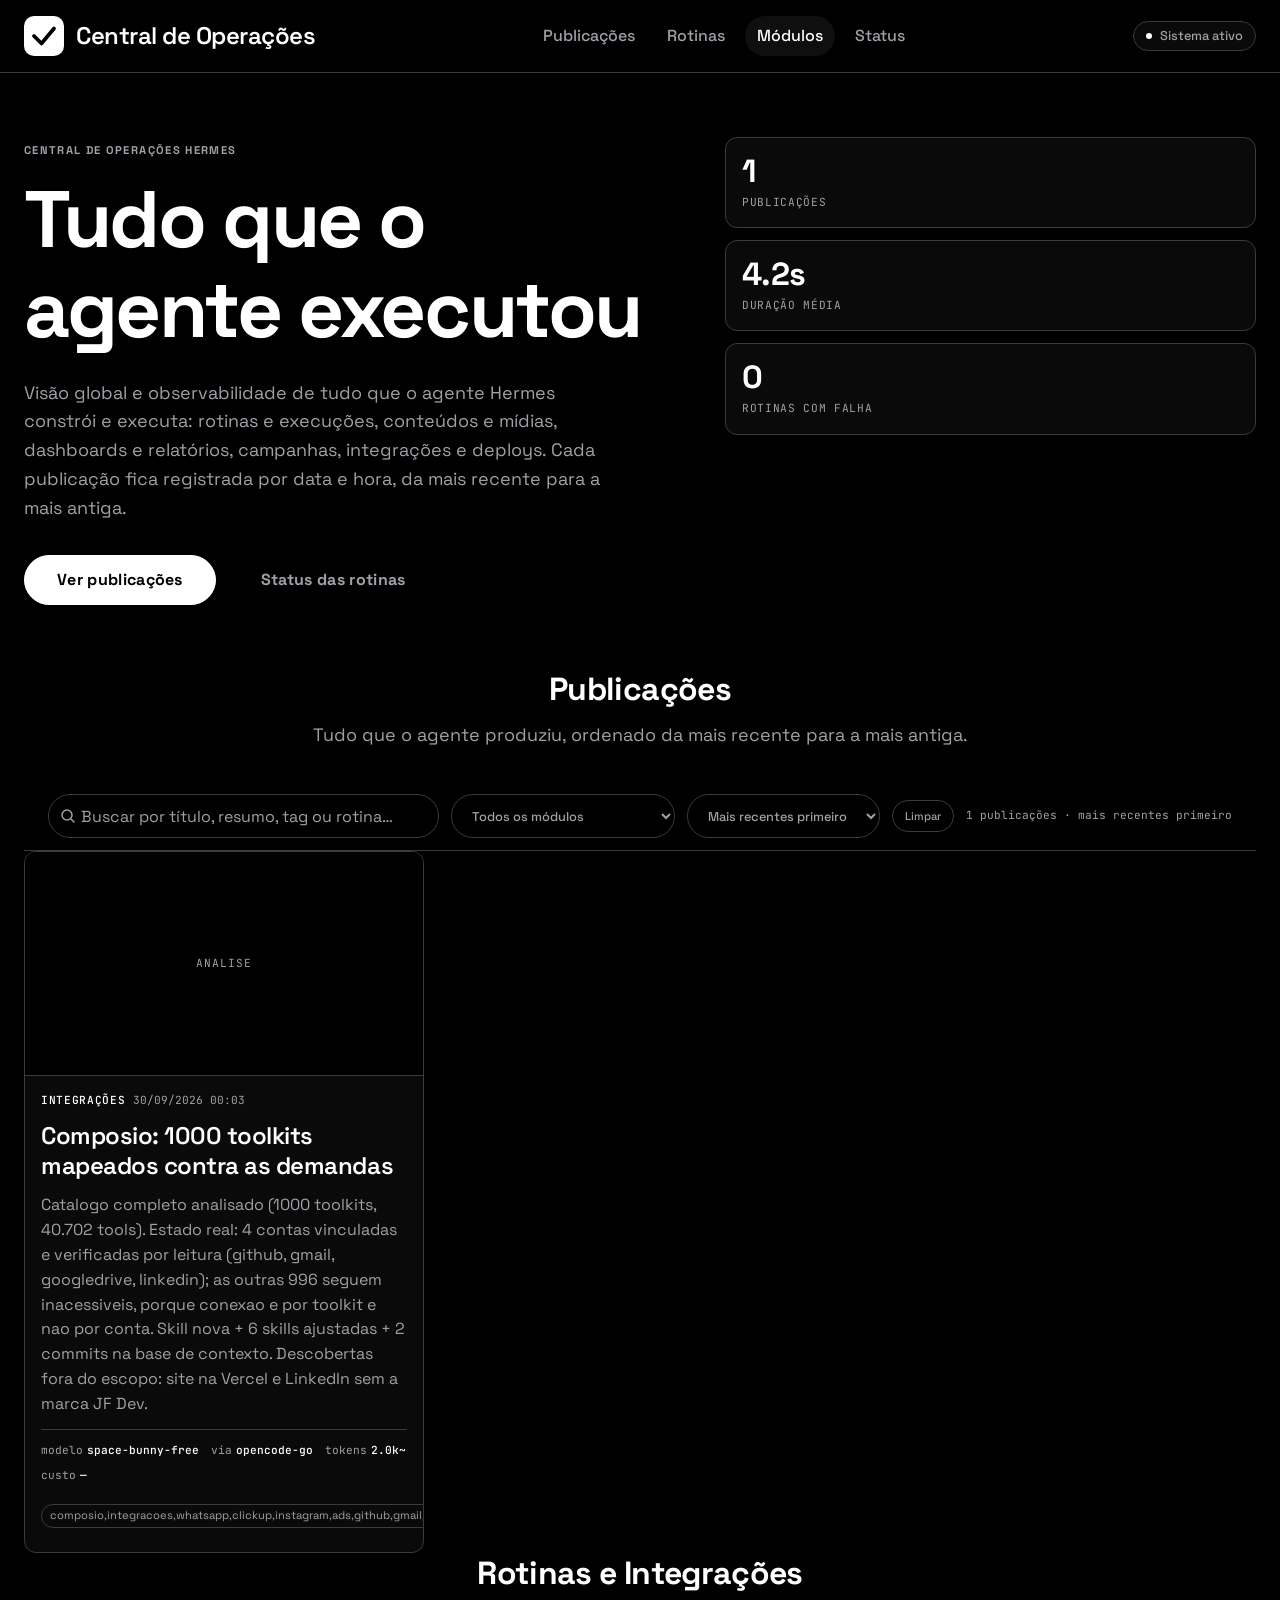
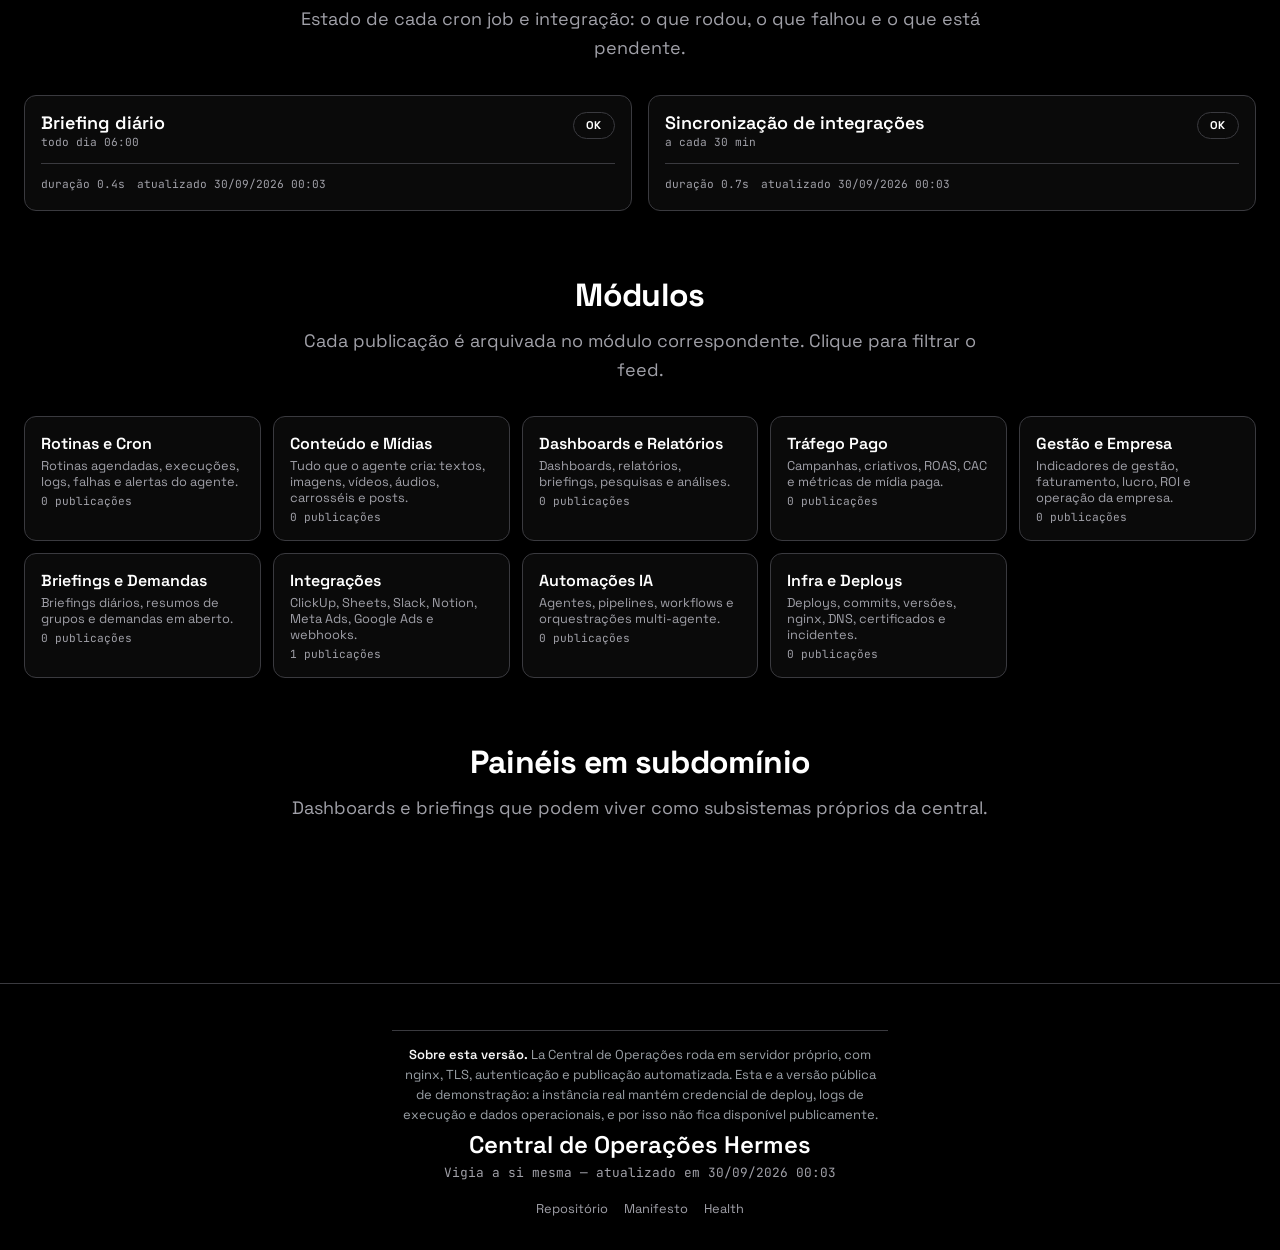
==== index.html @ 0d45a2db "vitrine publica da Central de Operacoes Versao de demonstracao do painel, com dados limpos, para mos" ====
<!DOCTYPE html>
<html lang="pt-BR">
<head>
  <meta charset="UTF-8">
  <meta name="viewport" content="width=device-width, initial-scale=1.0">
  <meta name="description" content="Central de Operações Hermes - visão global de todas as operações, tarefas, rotinas, conteúdos e decisões executadas pelo agente">
  <title>Central de Operações Hermes</title>
  <link rel="preconnect" href="https://fonts.googleapis.com">
  <link rel="preconnect" href="https://fonts.gstatic.com" crossorigin>
  <link href="https://fonts.googleapis.com/css2?family=Space+Grotesk:wght@300;400;500;600;700&family=JetBrains+Mono:wght@400;500&display=swap" rel="stylesheet">
  <link rel="icon" href="./favicon.ico?v=1fa5835" type="image/x-icon">
  <link rel="stylesheet" href="./css/style.css?v=1fa5835">
</head>
<body>
  <div class="page-wrapper">
    <header class="site-header" role="banner">
      <div class="header-inner">
        <div class="header-brand">
          <svg class="logo-mark" viewBox="0 0 32 32" fill="none" aria-hidden="true">
            <rect width="32" height="32" rx="8" fill="currentColor"/>
            <path d="M8 16L14 22L24 10" stroke="#000" stroke-width="3" stroke-linecap="round" stroke-linejoin="round"/>
          </svg>
          <span class="logo-text">Central de Operações</span>
        </div>
        <nav class="header-nav" aria-label="Navegação principal">
          <a href="#feed" class="nav-link active" aria-current="page">Publicações</a>
          <a href="#status" class="nav-link">Rotinas</a>
          <a href="#modulos" class="nav-link">Módulos</a>
          <a href="#painel-status" class="nav-link">Status</a>
        </nav>
        <div class="header-actions">
          <span class="status-badge" aria-live="polite">
            <span class="status-dot" aria-hidden="true"></span>
            <span class="status-text">Carregando…</span>
          </span>
        </div>
      </div>
    </header>

    <main class="main-content" role="main">
      <!-- ============================================================
           HERO + ESTATÍSTICAS GLOBAIS
           ============================================================ -->
      <section class="hero-section" aria-labelledby="hero-title">
        <div class="hero-inner">
          <div class="hero-content">
            <p class="hero-eyebrow">Central de Operações Hermes</p>
            <h1 id="hero-title" class="hero-title">Tudo que o agente executou</h1>
            <p class="hero-description">
              Visão global e observabilidade de tudo que o agente Hermes constrói e executa:
              rotinas e execuções, conteúdos e mídias, dashboards e relatórios, campanhas,
              integrações e deploys. Cada publicação fica registrada por data e hora,
              da mais recente para a mais antiga.
            </p>
            <div class="hero-actions">
              <a href="#feed" class="btn btn-primary">Ver publicações</a>
              <a href="#painel-status" class="btn btn-ghost">Status das rotinas</a>
            </div>
          </div>
          <div class="hero-visual">
            <div class="stats-strip" style="grid-template-columns: 1fr;">
              <div class="stat-tile">
                <div class="stat-value" data-stat="total">—</div>
                <div class="stat-label">Publicações</div>
              </div>
              <div class="stat-tile">
                <div class="stat-value" data-stat="duracao">—</div>
                <div class="stat-label">Duração média</div>
              </div>
              <div class="stat-tile">
                <div class="stat-value" data-stat="falhas">—</div>
                <div class="stat-label">Rotinas com falha</div>
              </div>
            </div>
          </div>
        </div>
      </section>

      <!-- ============================================================
           FEED DE PUBLICAÇÕES
           ============================================================ -->
      <section id="feed" class="feed-section" aria-labelledby="feed-title">
        <div class="section-inner">
          <header class="section-header">
            <h2 id="feed-title" class="section-title">Publicações</h2>
            <p class="section-description">
              Tudo que o agente produziu, ordenado da mais recente para a mais antiga.
            </p>
          </header>

          <div class="filters-bar">
            <div class="filters-inner section-inner">
              <div class="search-field">
                <svg class="search-icon" viewBox="0 0 16 16" fill="none" aria-hidden="true">
                  <circle cx="7" cy="7" r="5" stroke="currentColor" stroke-width="1.5"/>
                  <path d="M11 11L14 14" stroke="currentColor" stroke-width="1.5" stroke-linecap="round"/>
                </svg>
                <label class="sr-only" for="filtro-busca">Buscar publicações</label>
                <input id="filtro-busca" type="search" placeholder="Buscar por título, resumo, tag ou rotina…"
                       autocomplete="off" spellcheck="false">
              </div>
              <label class="sr-only" for="filtro-modulo">Filtrar por módulo</label>
              <select id="filtro-modulo" class="filter-select">
                <option value="">Todos os módulos</option>
              </select>
              <label class="sr-only" for="filtro-ordem">Ordenar por</label>
              <select id="filtro-ordem" class="filter-select">
                <option value="recentes">Mais recentes primeiro</option>
                <option value="antigas">Mais antigas primeiro</option>
                <option value="titulo">Título (A–Z)</option>
              </select>
              <button type="button" id="filtro-limpar" class="filters-clear">Limpar</button>
              <span id="feed-resumo" class="filters-summary" aria-live="polite">carregando…</span>
            </div>
          </div>

          <!-- nomes legíveis dos módulos, usados nos cards -->
          <div hidden>
            <span data-nome-modulo="rotinas" data-nome="Rotinas e Cron"></span>
            <span data-nome-modulo="conteudo" data-nome="Conteúdo e Mídias"></span>
            <span data-nome-modulo="dashboards" data-nome="Dashboards e Relatórios"></span>
            <span data-nome-modulo="trafego" data-nome="Tráfego Pago"></span>
            <span data-nome-modulo="gestao" data-nome="Gestão e Empresa"></span>
            <span data-nome-modulo="briefings" data-nome="Briefings e Demandas"></span>
            <span data-nome-modulo="integracoes" data-nome="Integrações"></span>
            <span data-nome-modulo="automacoes" data-nome="Automações IA"></span>
            <span data-nome-modulo="infra" data-nome="Infra e Deploys"></span>
          </div>

          <div id="feed-grid" class="feed-grid">
            <p class="load-state">Carregando publicações…</p>
          </div>
        </div>
      </section>

      <!-- ============================================================
           STATUS DE ROTINAS E INTEGRAÇÕES
           ============================================================ -->
      <section id="painel-status" class="modules-section" aria-labelledby="painel-status-title">
        <div class="section-inner">
          <header class="section-header">
            <h2 id="painel-status-title" class="section-title">Rotinas e Integrações</h2>
            <p class="section-description">
              Estado de cada cron job e integração: o que rodou, o que falhou e o que está pendente.
            </p>
          </header>
          <div id="status-grid" class="status-panel">
            <p class="load-state">Carregando status…</p>
          </div>
        </div>
      </section>

      <!-- ============================================================
           MÓDULOS
           ============================================================ -->
      <section id="modulos" class="modules-section" aria-labelledby="modulos-title">
        <div class="section-inner">
          <header class="section-header">
            <h2 id="modulos-title" class="section-title">Módulos</h2>
            <p class="section-description">
              Cada publicação é arquivada no módulo correspondente. Clique para filtrar o feed.
            </p>
          </header>
          <div id="module-grid" class="module-grid"></div>
        </div>
      </section>

      <!-- ============================================================
           PAINÉIS EM SUBDOMÍNIO
           ============================================================ -->
      <section id="subsites" class="modules-section" aria-labelledby="subsites-title">
        <div class="section-inner">
          <header class="section-header">
            <h2 id="subsites-title" class="section-title">Painéis em subdomínio</h2>
            <p class="section-description">
              Dashboards e briefings que podem viver como subsistemas próprios da central.
            </p>
          </header>
          <div id="subsite-grid" class="subsite-grid"></div>
        </div>
      </section>
    </main>

    <footer class="site-footer" role="contentinfo">
  <p class="footer-note">
    <strong>Sobre esta versão.</strong> La Central de Operações roda em servidor
    próprio, com nginx, TLS, autenticação e publicação automatizada. Esta e a
    versão pública de demonstração: a instância real mantém credencial de deploy,
    logs de execução e dados operacionais, e por isso não fica disponível
    publicamente.
  </p>

      <div class="footer-inner">
        <div class="footer-main">
          <p class="footer-brand">Central de Operações Hermes</p>
          <p class="footer-tagline">
            Vigia a si mesma — atualizado em <time id="footer-atualizado">—</time>
          </p>
        </div>
        <div class="footer-links">
          <a href="https://github.com/JonasFilhoDev/central_operacoes_demo" target="_blank" rel="noopener" class="footer-link">Repositório</a>
          <a href="./data/index.json" class="footer-link">Manifesto</a>
          <a href="./health.json" class="footer-link">Health</a>
        </div>
      </div>
    </footer>
  </div>

  <script src="./js/feed.js?v=1fa5835"></script>
  <script src="./js/app.js?v=1fa5835"></script>
</body>
</html>
---- css/style.css ----
/* Central de Operações Hermes - Design System SpaceX */
/* Tokens baseados em https://getdesign.md/spacex/design-md */

:root {
  /* Cores - SpaceX Design System */
  --color-primary: #ffffff;
  --color-on-primary: #000000;
  --color-canvas: #000000;
  --color-canvas-alt: #0a0a0a;
  --color-canvas-night-soft: #0a0a0a;
  --color-ink: #ffffff;
  --color-on-primary-mute: #f0f0fa;
  --color-hairline: #3a3a3f;
  --color-muted: #a0a0a8;
  --color-accent-2: #ffffff;
  --color-border: #3a3a3f;
  --color-card-bg: #0a0a0a;
  --color-card-border: #3a3a3f;
  --color-focus: #ffffff;

  /* Tipografia */
  --font-display: 'Space Grotesk', -apple-system, BlinkMacSystemFont, 'Segoe UI', sans-serif;
  --font-mono: 'JetBrains Mono', 'Fira Code', monospace;
  --font-ui: 'Space Grotesk', -apple-system, BlinkMacSystemFont, 'Segoe UI', sans-serif;

  /* Escala tipográfica */
  --text-display-xxl: clamp(3rem, 8vw, 5rem);
  --text-display-lg: clamp(2.5rem, 5vw, 3.125rem);
  --text-display-md: clamp(1.75rem, 3.5vw, 2rem);
  --text-heading-lg: clamp(1.25rem, 2.5vw, 1.5rem);
  --text-body-lg: clamp(1rem, 1.5vw, 1.125rem);
  --text-body-md: clamp(0.875rem, 1.25vw, 1rem);
  --text-caption: clamp(0.75rem, 1vw, 0.875rem);
  --text-button: clamp(0.875rem, 1.25vw, 1rem);
  --text-micro: clamp(0.625rem, 0.875vw, 0.75rem);

  /* Pesos */
  --weight-light: 300;
  --weight-regular: 400;
  --weight-medium: 500;
  --weight-semibold: 600;
  --weight-bold: 700;

  /* Line heights */
  --leading-tight: 1.12;
  --leading-snug: 1.25;
  --leading-normal: 1.55;
  --leading-relaxed: 1.6;

  /* Espaçamento (base 8px) */
  --space-xs: 4px;
  --space-sm: 8px;
  --space-md: 12px;
  --space-lg: 16px;
  --space-xl: 24px;
  --space-xxl: 32px;
  --space-huge: 64px;

  /* Border radius */
  --radius-sm: 4px;
  --radius-md: 8px;
  --radius-lg: 12px;
  --radius-xl: 16px;
  --radius-button: 32px;
  --radius-full: 9999px;

  /* Elevação/Sombras */
  --shadow-l0: none;
  --shadow-l1: 0 1px 3px rgba(0,0,0,0.3), 0 1px 2px rgba(0,0,0,0.2);
  --shadow-l2: 0 4px 12px rgba(0,0,0,0.4), 0 2px 4px rgba(0,0,0,0.3);
  --shadow-l3: 0 8px 24px rgba(0,0,0,0.5), 0 4px 8px rgba(0,0,0,0.4);

  /* Transições */
  --transition-fast: 150ms ease;
  --transition-normal: 250ms ease;
  --transition-slow: 350ms ease;

  /* Breakpoints */
  --bp-mobile: 375px;
  --bp-tablet: 768px;
  --bp-desktop: 1024px;
  --bp-wide: 1440px;

  /* Container max-width */
  --container-max: 1280px;
  --container-padding: var(--space-xl);

  /* Z-index layers */
  --z-base: 1;
  --z-dropdown: 100;
  --z-sticky: 200;
  --z-modal: 300;
  --z-toast: 400;
  --z-tooltip: 500;
}

/* Reset & Base */
*, *::before, *::after {
  box-sizing: border-box;
  margin: 0;
  padding: 0;
}

html {
  font-size: 16px;
  scroll-behavior: smooth;
  -webkit-font-smoothing: antialiased;
  -moz-osx-font-smoothing: grayscale;
}

body {
  font-family: var(--font-ui);
  font-size: var(--text-body-md);
  font-weight: var(--weight-regular);
  line-height: var(--leading-normal);
  color: var(--color-ink);
  background: var(--color-canvas);
  min-height: 100vh;
}

::selection {
  background: var(--color-primary);
  color: var(--color-on-primary);
}

/* Focus visible para acessibilidade */
:focus-visible {
  outline: 2px solid var(--color-focus);
  outline-offset: 2px;
}

/* Links */
a {
  color: var(--color-accent-2);
  text-decoration: none;
  transition: opacity var(--transition-fast);
}

a:hover {
  opacity: 0.7;
}

a:active {
  opacity: 1;
}

/* Imagens */
img, svg {
  max-width: 100%;
  height: auto;
  display: block;
}

/* Scrollbar */
::-webkit-scrollbar {
  width: 8px;
  height: 8px;
}
::-webkit-scrollbar-track {
  background: var(--color-canvas);
}
::-webkit-scrollbar-thumb {
  background: var(--color-hairline);
  border-radius: var(--radius-full);
}
::-webkit-scrollbar-thumb:hover {
  background: var(--color-muted);
}

/* ========================================
   LAYOUT BASE
   ======================================== */

.page-wrapper {
  display: flex;
  flex-direction: column;
  min-height: 100vh;
}

.section-inner,
.header-inner,
.hero-inner,
.footer-inner {
  max-width: var(--container-max);
  margin: 0 auto;
  padding: 0 var(--container-padding);
}

/* ========================================
   HEADER
   ======================================== */

.site-header {
  position: sticky;
  top: 0;
  z-index: var(--z-sticky);
  background: rgba(0, 0, 0, 0.8);
  backdrop-filter: blur(12px);
  border-bottom: 1px solid var(--color-hairline);
}

.header-inner {
  display: flex;
  align-items: center;
  justify-content: space-between;
  gap: var(--space-xl);
  height: 72px;
}

.header-brand {
  display: flex;
  align-items: center;
  gap: var(--space-md);
  flex-shrink: 0;
}

.logo-mark {
  width: 40px;
  height: 40px;
  color: var(--color-primary);
  flex-shrink: 0;
}

.logo-text {
  font-family: var(--font-display);
  font-size: var(--text-heading-lg);
  font-weight: var(--weight-semibold);
  color: var(--color-ink);
  letter-spacing: -0.02em;
}

.header-nav {
  display: flex;
  align-items: center;
  gap: var(--space-sm);
}

.nav-link {
  display: inline-flex;
  align-items: center;
  padding: var(--space-sm) var(--space-md);
  font-size: var(--text-body-md);
  font-weight: var(--weight-medium);
  color: var(--color-muted);
  border-radius: var(--radius-button);
  transition: color var(--transition-fast), background var(--transition-fast);
  white-space: nowrap;
}

.nav-link:hover,
.nav-link.active {
  color: var(--color-primary);
  background: rgba(255, 255, 255, 0.06);
}

.header-actions {
  display: flex;
  align-items: center;
  gap: var(--space-md);
  flex-shrink: 0;
}

.status-badge {
  display: inline-flex;
  align-items: center;
  gap: var(--space-sm);
  padding: var(--space-xs) var(--space-md);
  font-size: var(--text-caption);
  font-weight: var(--weight-medium);
  color: var(--color-muted);
  background: var(--color-card-bg);
  border: 1px solid var(--color-card-border);
  border-radius: var(--radius-button);
}

.status-dot {
  width: 6px;
  height: 6px;
  border-radius: 50%;
  background: var(--color-primary);
  animation: pulse 2s ease-in-out infinite;
}

@keyframes pulse {
  0%, 100% { opacity: 1; }
  50% { opacity: 0.4; }
}

/* ========================================
   MAIN CONTENT
   ======================================== */

.main-content {
  flex: 1;
  padding: var(--space-huge) 0;
}

/* ========================================
   HERO SECTION
   ======================================== */

.hero-section {
  margin-bottom: var(--space-huge);
}

.hero-inner {
  display: grid;
  grid-template-columns: 1fr;
  gap: var(--space-huge);
  align-items: start;
}

.hero-content {
  max-width: 720px;
}

.hero-eyebrow {
  display: inline-block;
  font-family: var(--font-display);
  font-size: var(--text-micro);
  font-weight: var(--weight-bold);
  letter-spacing: 0.12em;
  text-transform: uppercase;
  color: var(--color-muted);
  margin-bottom: var(--space-lg);
}

.hero-title {
  font-family: var(--font-display);
  font-size: var(--text-display-xxl);
  font-weight: var(--weight-bold);
  line-height: var(--leading-tight);
  letter-spacing: -0.03em;
  color: var(--color-primary);
  margin-bottom: var(--space-xl);
}

.hero-description {
  font-size: var(--text-body-lg);
  line-height: var(--leading-relaxed);
  color: var(--color-muted);
  margin-bottom: var(--space-xxl);
  max-width: 600px;
}

.hero-actions {
  display: flex;
  flex-wrap: wrap;
  gap: var(--space-md);
}

.hero-visual {
  display: none;
}

@media (min-width: 1024px) {
  .hero-inner {
    grid-template-columns: 1.2fr 1fr;
  }
  .hero-visual {
    display: block;
  }
}

/* Visual Grid */
.visual-grid {
  display: grid;
  grid-template-columns: repeat(2, 1fr);
  gap: var(--space-md);
}

.visual-card {
  display: flex;
  flex-direction: column;
  align-items: center;
  justify-content: center;
  padding: var(--space-xl);
  background: var(--color-card-bg);
  border: 1px solid var(--color-card-border);
  border-radius: var(--radius-lg);
  text-align: center;
  transition: border-color var(--transition-normal), transform var(--transition-normal), box-shadow var(--transition-normal);
}

.visual-card:hover {
  border-color: var(--color-primary);
  transform: translateY(-2px);
  box-shadow: var(--shadow-l2);
}

.card-icon {
  font-size: 2.5rem;
  margin-bottom: var(--space-md);
  line-height: 1;
}

.card-label {
  font-family: var(--font-display);
  font-size: var(--text-body-md);
  font-weight: var(--weight-medium);
  color: var(--color-ink);
}

/* ========================================
   BUTTONS
   ======================================== */

.btn {
  display: inline-flex;
  align-items: center;
  justify-content: center;
  gap: var(--space-sm);
  padding: var(--space-md) var(--space-xxl);
  font-family: var(--font-ui);
  font-size: var(--text-button);
  font-weight: var(--weight-bold);
  letter-spacing: 0.02em;
  border-radius: var(--radius-button);
  border: 1px solid transparent;
  cursor: pointer;
  transition: all var(--transition-fast);
  white-space: nowrap;
  min-height: 48px;
  min-width: 48px;
}

.btn-primary {
  background: var(--color-primary);
  color: var(--color-on-primary);
  border-color: var(--color-primary);
}

.btn-primary:hover {
  background: var(--color-on-primary-mute);
  border-color: var(--color-on-primary-mute);
  color: var(--color-on-primary);
  opacity: 1;
}

.btn-primary:active {
  transform: scale(0.98);
}

.btn-secondary {
  background: transparent;
  color: var(--color-primary);
  border-color: var(--color-hairline);
}

.btn-secondary:hover {
  background: rgba(255, 255, 255, 0.06);
  border-color: var(--color-primary);
  opacity: 1;
}

.btn-ghost {
  background: transparent;
  color: var(--color-muted);
  border-color: transparent;
}

.btn-ghost:hover {
  color: var(--color-primary);
  background: rgba(255, 255, 255, 0.04);
  opacity: 1;
}

.btn-outline {
  background: transparent;
  color: var(--color-primary);
  border-color: var(--color-hairline);
}

.btn-outline:hover {
  border-color: var(--color-primary);
  background: rgba(255, 255, 255, 0.04);
  opacity: 1;
}

.btn-sm {
  padding: var(--space-sm) var(--space-lg);
  font-size: var(--text-caption);
  min-height: 40px;
}

/* ========================================
   SECTIONS COMMON
   ======================================== */

.section-header {
  text-align: center;
  margin-bottom: var(--space-xxl);
  max-width: 720px;
  margin-left: auto;
  margin-right: auto;
}

.section-title {
  font-family: var(--font-display);
  font-size: var(--text-display-md);
  font-weight: var(--weight-bold);
  line-height: var(--leading-snug);
  letter-spacing: -0.02em;
  color: var(--color-primary);
  margin-bottom: var(--space-md);
}

.section-description {
  font-size: var(--text-body-lg);
  color: var(--color-muted);
  line-height: var(--leading-relaxed);
}

/* ========================================
   QUICK START SECTION
   ======================================== */

.quick-start-section {
  margin-bottom: var(--space-huge);
}

.quick-start-grid {
  display: grid;
  grid-template-columns: repeat(auto-fit, minmax(280px, 1fr));
  gap: var(--space-lg);
}

.quick-start-card {
  display: flex;
  flex-direction: column;
  padding: var(--space-xl);
  background: var(--color-card-bg);
  border: 1px solid var(--color-card-border);
  border-radius: var(--radius-lg);
  transition: border-color var(--transition-normal), transform var(--transition-normal), box-shadow var(--transition-normal);
}

.quick-start-card:hover {
  border-color: var(--color-primary);
  transform: translateY(-2px);
  box-shadow: var(--shadow-l1);
}

.card-header {
  display: flex;
  align-items: baseline;
  gap: var(--space-md);
  margin-bottom: var(--space-md);
}

.card-number {
  font-family: var(--font-mono);
  font-size: var(--text-body-md);
  font-weight: var(--weight-bold);
  color: var(--color-muted);
  opacity: 0.5;
}

.card-title {
  font-family: var(--font-display);
  font-size: var(--text-heading-lg);
  font-weight: var(--weight-semibold);
  color: var(--color-primary);
  line-height: var(--leading-snug);
}

.card-description {
  font-size: var(--text-body-md);
  color: var(--color-muted);
  line-height: var(--leading-normal);
  flex: 1;
  margin-bottom: var(--space-lg);
}

.card-footer {
  padding-top: var(--space-md);
  border-top: 1px solid var(--color-hairline);
}

.card-tag {
  font-size: var(--text-micro);
  font-weight: var(--weight-medium);
  color: var(--color-muted);
  text-transform: uppercase;
  letter-spacing: 0.05em;
}

/* ========================================
   MODULES SECTION
   ======================================== */

.modules-section {
  margin-bottom: var(--space-huge);
}

.modules-grid {
  display: grid;
  grid-template-columns: repeat(auto-fit, minmax(320px, 1fr));
  gap: var(--space-lg);
}

.module-card {
  display: flex;
  flex-direction: column;
  padding: var(--space-xl);
  background: var(--color-card-bg);
  border: 1px solid var(--color-card-border);
  border-radius: var(--radius-lg);
  transition: border-color var(--transition-normal), transform var(--transition-normal), box-shadow var(--transition-normal);
}

.module-card:hover {
  border-color: var(--color-primary);
  transform: translateY(-4px);
  box-shadow: var(--shadow-l2);
}

.module-icon {
  font-size: 2.5rem;
  margin-bottom: var(--space-lg);
  line-height: 1;
}

.module-title {
  font-family: var(--font-display);
  font-size: var(--text-heading-lg);
  font-weight: var(--weight-semibold);
  color: var(--color-primary);
  margin-bottom: var(--space-md);
  line-height: var(--leading-snug);
}

.module-description {
  font-size: var(--text-body-md);
  color: var(--color-muted);
  line-height: var(--leading-normal);
  margin-bottom: var(--space-lg);
  flex: 1;
}

.module-features {
  list-style: none;
  display: flex;
  flex-direction: column;
  gap: var(--space-sm);
  margin-bottom: var(--space-xl);
}

.module-features li {
  font-size: var(--text-caption);
  color: var(--color-muted);
  padding-left: var(--space-lg);
  position: relative;
}

.module-features li::before {
  content: '';
  position: absolute;
  left: 0;
  top: 0.5em;
  width: 4px;
  height: 4px;
  border-radius: 50%;
  background: var(--color-hairline);
}

.module-status {
  align-self: flex-start;
}

/* ========================================
   REPORTS SECTION
   ======================================== */

.reports-section {
  margin-bottom: var(--space-huge);
}

.reports-grid {
  display: grid;
  grid-template-columns: repeat(auto-fit, minmax(340px, 1fr));
  gap: var(--space-lg);
}

.report-card {
  display: flex;
  flex-direction: column;
  padding: var(--space-xl);
  background: var(--color-card-bg);
  border: 1px solid var(--color-card-border);
  border-radius: var(--radius-lg);
  transition: border-color var(--transition-normal), transform var(--transition-normal);
}

.report-card:hover {
  border-color: var(--color-primary);
  transform: translateY(-2px);
}

.report-meta {
  display: flex;
  align-items: center;
  gap: var(--space-md);
  margin-bottom: var(--space-md);
  flex-wrap: wrap;
}

.report-date {
  font-family: var(--font-mono);
  font-size: var(--text-caption);
  color: var(--color-muted);
}

.report-type {
  font-size: var(--text-micro);
}

.report-title {
  font-family: var(--font-display);
  font-size: var(--text-heading-lg);
  font-weight: var(--weight-semibold);
  color: var(--color-primary);
  margin-bottom: var(--space-md);
  line-height: var(--leading-snug);
}

.report-excerpt {
  font-size: var(--text-body-md);
  color: var(--color-muted);
  line-height: var(--leading-normal);
  flex: 1;
  margin-bottom: var(--space-lg);
}

.report-footer {
  display: flex;
  align-items: center;
  justify-content: space-between;
  padding-top: var(--space-md);
  border-top: 1px solid var(--color-hairline);
}

.report-status {
  font-size: var(--text-micro);
  font-weight: var(--weight-medium);
  text-transform: uppercase;
  letter-spacing: 0.05em;
}

.status-ready {
  color: var(--color-primary);
}

.status-processing {
  color: var(--color-muted);
}

.report-link {
  font-size: var(--text-caption);
  font-weight: var(--weight-medium);
  color: var(--color-muted);
}

.report-link:hover {
  color: var(--color-primary);
}

/* ========================================
   TASKS SECTION
   ======================================== */

.tasks-section {
  margin-bottom: var(--space-huge);
}

.tasks-board {
  display: grid;
  grid-template-columns: 1fr;
  gap: var(--space-lg);
}

.tasks-column {
  display: flex;
  flex-direction: column;
  background: var(--color-card-bg);
  border: 1px solid var(--color-card-border);
  border-radius: var(--radius-lg);
  overflow: hidden;
}

.column-header {
  display: flex;
  align-items: center;
  justify-content: space-between;
  padding: var(--space-lg) var(--space-xl);
  background: var(--color-canvas-alt);
  border-bottom: 1px solid var(--color-hairline);
}

.column-title {
  font-family: var(--font-display);
  font-size: var(--text-body-md);
  font-weight: var(--weight-semibold);
  color: var(--color-primary);
  text-transform: uppercase;
  letter-spacing: 0.05em;
}

.column-count {
  font-family: var(--font-mono);
  font-size: var(--text-caption);
  font-weight: var(--weight-bold);
  color: var(--color-muted);
  background: var(--color-canvas);
  padding: var(--space-xs) var(--space-sm);
  border-radius: var(--radius-full);
}

.task-list {
  list-style: none;
  padding: var(--space-md);
  display: flex;
  flex-direction: column;
  gap: var(--space-sm);
}

.task-item {
  display: flex;
  align-items: center;
  gap: var(--space-md);
  padding: var(--space-md);
  background: var(--color-canvas);
  border: 1px solid var(--color-hairline);
  border-radius: var(--radius-md);
  transition: border-color var(--transition-fast), box-shadow var(--transition-fast);
}

.task-item:hover {
  border-color: var(--color-primary);
  box-shadow: var(--shadow-l1);
}

.task-priority {
  width: 8px;
  height: 8px;
  border-radius: var(--radius-full);
  flex-shrink: 0;
}

.priority-high { background: #ff4444; }
.priority-medium { background: #ffaa00; }
.priority-low { background: var(--color-muted); }

.task-title {
  font-size: var(--text-body-md);
  color: var(--color-ink);
  flex: 1;
  line-height: var(--leading-normal);
}

.task-tag {
  font-size: var(--text-micro);
  font-weight: var(--weight-medium);
  color: var(--color-muted);
  background: var(--color-canvas-alt);
  padding: var(--space-xs) var(--space-sm);
  border-radius: var(--radius-full);
  text-transform: uppercase;
  letter-spacing: 0.05em;
  white-space: nowrap;
}

@media (min-width: 768px) {
  .tasks-board {
    grid-template-columns: repeat(3, 1fr);
  }
}

/* ========================================
   BADGES
   ======================================== */

.badge {
  display: inline-flex;
  align-items: center;
  padding: var(--space-xs) var(--space-md);
  font-size: var(--text-micro);
  font-weight: var(--weight-bold);
  letter-spacing: 0.05em;
  text-transform: uppercase;
  border-radius: var(--radius-full);
  white-space: nowrap;
}

.badge-primary {
  background: var(--color-primary);
  color: var(--color-on-primary);
}

.badge-secondary {
  background: rgba(255, 255, 255, 0.06);
  color: var(--color-primary);
  border: 1px solid var(--color-hairline);
}

.badge-outline {
  background: transparent;
  color: var(--color-muted);
  border: 1px solid var(--color-hairline);
}

/* ========================================
   FOOTER
   ======================================== */

.site-footer {
  margin-top: auto;
  padding: var(--space-xxl) 0;
  border-top: 1px solid var(--color-hairline);
}

.footer-inner {
  display: flex;
  flex-direction: column;
  align-items: center;
  gap: var(--space-lg);
  text-align: center;
}

.footer-brand {
  font-family: var(--font-display);
  font-size: var(--text-heading-lg);
  font-weight: var(--weight-semibold);
  color: var(--color-primary);
}

.footer-tagline {
  font-size: var(--text-caption);
  color: var(--color-muted);
  font-family: var(--font-mono);
}

.footer-tagline code {
  background: var(--color-canvas-alt);
  padding: var(--space-xs) var(--space-sm);
  border-radius: var(--radius-sm);
  border: 1px solid var(--color-hairline);
}

.footer-links {
  display: flex;
  flex-wrap: wrap;
  justify-content: center;
  gap: var(--space-lg);
}

.footer-link {
  font-size: var(--text-caption);
  color: var(--color-muted);
  transition: color var(--transition-fast);
}

.footer-link:hover {
  color: var(--color-primary);
}

/* ========================================
   RESPONSIVE
   ======================================== */

@media (max-width: 767px) {
  :root {
    --container-padding: var(--space-lg);
  }

  .header-inner {
    height: 64px;
    gap: var(--space-md);
  }

  .logo-text {
    display: none;
  }

  .header-nav {
    display: none;
  }

  .hero-section {
    margin-bottom: var(--space-xxl);
  }

  .hero-title {
    font-size: var(--text-display-lg);
  }

  .hero-description {
    font-size: var(--text-body-md);
  }

  .hero-actions {
    flex-direction: column;
    width: 100%;
  }

  .hero-actions .btn {
    width: 100%;
  }

  .visual-grid {
    grid-template-columns: 1fr;
  }

  .section-title {
    font-size: var(--text-display-md);
  }

  .modules-grid,
  .reports-grid,
  .quick-start-grid {
    grid-template-columns: 1fr;
  }

  .footer-links {
    flex-direction: column;
    gap: var(--space-sm);
  }
}

@media (min-width: 768px) and (max-width: 1023px) {
  .hero-inner {
    grid-template-columns: 1fr;
  }
  .hero-visual {
    display: grid;
  }
}

@media (min-width: 1440px) {
  :root {
    --container-max: 1400px;
  }
}

/* ========================================
   FEED DE PUBLICAÇÕES, FILTROS E STATUS
   ----------------------------------------
   Reaproveita exclusivamente os tokens do design system SpaceX já definidos
   no topo deste arquivo. Nenhuma cor, raio, espaçamento ou sombra nova foi
   inventada: onde havia cor literal herdada do CSS antigo (#ff4444, #ffaa00)
   ela foi convertida em token --color-danger / --color-warning.
   ======================================== */

:root {
  --color-danger: #ff4444;
  --color-warning: #ffaa00;
  --color-ok: #ffffff;
}

/* ---------- Barra de filtros ---------- */
.filters-bar {
  position: sticky;
  top: 72px;
  z-index: var(--z-sticky);
  background: rgba(0, 0, 0, 0.9);
  backdrop-filter: blur(12px);
  border-bottom: 1px solid var(--color-hairline);
}

.filters-inner {
  display: flex;
  flex-wrap: wrap;
  align-items: center;
  gap: var(--space-md);
  padding-top: var(--space-md);
  padding-bottom: var(--space-md);
}

.search-field {
  position: relative;
  flex: 1 1 260px;
  min-width: 0;
}

.search-field input {
  width: 100%;
  min-height: 44px;
  padding: var(--space-sm) var(--space-lg) var(--space-sm) var(--space-xxl);
  font-family: var(--font-ui);
  font-size: var(--text-body-md);
  color: var(--color-ink);
  background: var(--color-canvas);
  border: 1px solid var(--color-hairline);
  border-radius: var(--radius-button);
  transition: border-color var(--transition-fast);
}

.search-field input::placeholder {
  color: var(--color-muted);
}

.search-field input:hover,
.search-field input:focus {
  border-color: var(--color-primary);
  outline: none;
}

.search-icon {
  position: absolute;
  left: var(--space-md);
  top: 50%;
  transform: translateY(-50%);
  width: 16px;
  height: 16px;
  color: var(--color-muted);
  pointer-events: none;
}

.filter-select,
.filter-toggle {
  min-height: 44px;
  padding: var(--space-sm) var(--space-lg);
  font-family: var(--font-ui);
  font-size: var(--text-caption);
  font-weight: var(--weight-medium);
  color: var(--color-muted);
  background: var(--color-canvas);
  border: 1px solid var(--color-hairline);
  border-radius: var(--radius-button);
  cursor: pointer;
  transition: color var(--transition-fast), border-color var(--transition-fast);
  white-space: nowrap;
}

.filter-select:hover,
.filter-toggle:hover {
  color: var(--color-primary);
  border-color: var(--color-primary);
}

.filter-select:focus-visible,
.filter-toggle:focus-visible {
  outline: 2px solid var(--color-focus);
  outline-offset: 2px;
}

.filters-summary {
  font-family: var(--font-mono);
  font-size: var(--text-micro);
  color: var(--color-muted);
  white-space: nowrap;
}

.filters-clear {
  font-family: var(--font-ui);
  font-size: var(--text-micro);
  font-weight: var(--weight-medium);
  color: var(--color-muted);
  background: none;
  border: 1px solid var(--color-hairline);
  border-radius: var(--radius-button);
  padding: var(--space-xs) var(--space-md);
  min-height: 32px;
  cursor: pointer;
}

.filters-clear:hover {
  color: var(--color-primary);
  border-color: var(--color-primary);
}

/* ---------- Grade de publicações ---------- */
.feed-grid {
  display: grid;
  grid-template-columns: repeat(auto-fill, minmax(320px, 1fr));
  gap: var(--space-lg);
}

.feed-empty {
  grid-column: 1 / -1;
  padding: var(--space-huge) var(--space-xl);
  text-align: center;
  color: var(--color-muted);
  border: 1px dashed var(--color-hairline);
  border-radius: var(--radius-lg);
}

.pub-card {
  display: flex;
  flex-direction: column;
  background: var(--color-card-bg);
  border: 1px solid var(--color-card-border);
  border-radius: var(--radius-lg);
  overflow: hidden;
  transition: border-color var(--transition-normal), transform var(--transition-normal),
              box-shadow var(--transition-normal);
}

.pub-card:hover {
  border-color: var(--color-primary);
  transform: translateY(-2px);
  box-shadow: var(--shadow-l2);
}

.pub-card[hidden] {
  display: none;
}

/* miniatura embutida: dá para avaliar o visual sem abrir a publicação */
.pub-thumb {
  position: relative;
  display: block;
  width: 100%;
  aspect-ratio: 16 / 9;
  background: var(--color-canvas);
  border-bottom: 1px solid var(--color-hairline);
  overflow: hidden;
}

.pub-thumb img {
  width: 100%;
  height: 100%;
  object-fit: cover;
}

.pub-thumb-empty {
  display: flex;
  align-items: center;
  justify-content: center;
  height: 100%;
  font-family: var(--font-mono);
  font-size: var(--text-micro);
  color: var(--color-muted);
  letter-spacing: 0.08em;
  text-transform: uppercase;
}

.pub-thumb-count {
  position: absolute;
  right: var(--space-sm);
  bottom: var(--space-sm);
  padding: var(--space-xs) var(--space-sm);
  font-family: var(--font-mono);
  font-size: var(--text-micro);
  color: var(--color-primary);
  background: rgba(0, 0, 0, 0.75);
  border: 1px solid var(--color-hairline);
  border-radius: var(--radius-full);
}

.pub-body {
  display: flex;
  flex-direction: column;
  flex: 1;
  padding: var(--space-lg);
  gap: var(--space-md);
}

.pub-topline {
  display: flex;
  align-items: center;
  gap: var(--space-sm);
  flex-wrap: wrap;
}

.pub-module {
  font-family: var(--font-mono);
  font-size: var(--text-micro);
  font-weight: var(--weight-medium);
  color: var(--color-primary);
  letter-spacing: 0.06em;
  text-transform: uppercase;
}

.pub-time {
  font-family: var(--font-mono);
  font-size: var(--text-micro);
  color: var(--color-muted);
}

.pub-title {
  font-family: var(--font-display);
  font-size: var(--text-heading-lg);
  font-weight: var(--weight-semibold);
  line-height: var(--leading-snug);
  letter-spacing: -0.02em;
  color: var(--color-primary);
}

.pub-title a {
  color: inherit;
}

.pub-resumo {
  font-size: var(--text-body-md);
  line-height: var(--leading-normal);
  color: var(--color-muted);
  flex: 1;
}

/* metadados operacionais: duração, modelo, tokens, custo */
.pub-meta {
  display: flex;
  flex-wrap: wrap;
  gap: var(--space-sm) var(--space-md);
  padding-top: var(--space-md);
  border-top: 1px solid var(--color-hairline);
  font-family: var(--font-mono);
  font-size: var(--text-micro);
  color: var(--color-muted);
}

.pub-meta-item {
  display: inline-flex;
  align-items: center;
  gap: var(--space-xs);
  white-space: nowrap;
}

.pub-meta-item b {
  font-weight: var(--weight-medium);
  color: var(--color-ink);
}

.pub-foot {
  display: flex;
  align-items: center;
  justify-content: space-between;
  gap: var(--space-md);
  font-size: var(--text-caption);
}

.pub-open {
  font-weight: var(--weight-medium);
  color: var(--color-primary);
}

.pub-tags {
  display: flex;
  flex-wrap: wrap;
  gap: var(--space-xs);
}

.pub-tag {
  padding: 2px var(--space-sm);
  font-size: var(--text-micro);
  color: var(--color-muted);
  background: var(--color-canvas-alt);
  border: 1px solid var(--color-hairline);
  border-radius: var(--radius-full);
}

/* ---------- Estados ---------- */
.badge-ok {
  background: transparent;
  color: var(--color-ok);
  border: 1px solid var(--color-hairline);
}

.badge-falha {
  background: transparent;
  color: var(--color-danger);
  border: 1px solid var(--color-danger);
}

.badge-pendente {
  background: transparent;
  color: var(--color-warning);
  border: 1px solid var(--color-warning);
}

.badge-rodando {
  background: transparent;
  color: var(--color-muted);
  border: 1px solid var(--color-hairline);
}

/* ---------- Painel de status de rotinas e integrações ---------- */
.status-panel {
  display: grid;
  grid-template-columns: repeat(auto-fit, minmax(260px, 1fr));
  gap: var(--space-lg);
}

.status-card {
  display: flex;
  flex-direction: column;
  gap: var(--space-md);
  padding: var(--space-lg);
  background: var(--color-card-bg);
  border: 1px solid var(--color-card-border);
  border-radius: var(--radius-lg);
  transition: border-color var(--transition-normal);
}

.status-card:hover {
  border-color: var(--color-primary);
}

.status-card-head {
  display: flex;
  align-items: flex-start;
  justify-content: space-between;
  gap: var(--space-md);
}

.status-card-name {
  font-family: var(--font-display);
  font-size: var(--text-body-lg);
  font-weight: var(--weight-semibold);
  color: var(--color-primary);
  line-height: var(--leading-snug);
}

.status-card-agenda {
  font-family: var(--font-mono);
  font-size: var(--text-micro);
  color: var(--color-muted);
}

.status-card-msg {
  font-size: var(--text-caption);
  color: var(--color-danger);
  line-height: var(--leading-snug);
  word-break: break-word;
}

.status-card-foot {
  display: flex;
  flex-wrap: wrap;
  gap: var(--space-xs) var(--space-md);
  padding-top: var(--space-md);
  border-top: 1px solid var(--color-hairline);
  font-family: var(--font-mono);
  font-size: var(--text-micro);
  color: var(--color-muted);
}

/* ---------- Estatísticas ---------- */
.stats-strip {
  display: grid;
  grid-template-columns: repeat(auto-fit, minmax(160px, 1fr));
  gap: var(--space-md);
  margin-bottom: var(--space-xxl);
}

.stat-tile {
  padding: var(--space-lg);
  background: var(--color-canvas-alt);
  border: 1px solid var(--color-hairline);
  border-radius: var(--radius-lg);
}

.stat-value {
  font-family: var(--font-display);
  font-size: var(--text-display-md);
  font-weight: var(--weight-bold);
  line-height: var(--leading-tight);
  letter-spacing: -0.02em;
  color: var(--color-primary);
}

.stat-label {
  margin-top: var(--space-xs);
  font-family: var(--font-mono);
  font-size: var(--text-micro);
  color: var(--color-muted);
  letter-spacing: 0.06em;
  text-transform: uppercase;
}

/* ---------- Módulos ---------- */
.module-grid {
  display: grid;
  grid-template-columns: repeat(auto-fill, minmax(220px, 1fr));
  gap: var(--space-md);
}

.module-chip {
  display: flex;
  flex-direction: column;
  gap: var(--space-xs);
  padding: var(--space-lg);
  background: var(--color-card-bg);
  border: 1px solid var(--color-card-border);
  border-radius: var(--radius-lg);
  text-align: left;
  cursor: pointer;
  font-family: inherit;
  transition: border-color var(--transition-fast), transform var(--transition-fast);
}

.module-chip:hover {
  border-color: var(--color-primary);
  transform: translateY(-2px);
}

.module-chip.active {
  border-color: var(--color-primary);
  background: rgba(255, 255, 255, 0.06);
}

.module-chip-name {
  font-family: var(--font-display);
  font-size: var(--text-body-md);
  font-weight: var(--weight-semibold);
  color: var(--color-primary);
}

.module-chip-desc {
  font-size: var(--text-caption);
  color: var(--color-muted);
  line-height: var(--leading-snug);
}

.module-chip-count {
  font-family: var(--font-mono);
  font-size: var(--text-micro);
  color: var(--color-muted);
}

/* ---------- Subsites ---------- */
.subsite-grid {
  display: grid;
  grid-template-columns: repeat(auto-fit, minmax(260px, 1fr));
  gap: var(--space-lg);
}

.subsite-card {
  display: flex;
  flex-direction: column;
  gap: var(--space-md);
  padding: var(--space-xl);
  background: var(--color-card-bg);
  border: 1px solid var(--color-card-border);
  border-radius: var(--radius-lg);
}

.subsite-host {
  font-family: var(--font-mono);
  font-size: var(--text-body-md);
  color: var(--color-primary);
  word-break: break-all;
}

/* ---------- Página da publicação ---------- */
.pub-page {
  padding: var(--space-huge) 0;
}

.pub-page-grid {
  display: grid;
  grid-template-columns: 1fr;
  gap: var(--space-huge);
}

@media (min-width: 1024px) {
  .pub-page-grid {
    grid-template-columns: minmax(0, 1fr) 320px;
    align-items: start;
  }
}

.pub-article {
  min-width: 0;
}

.pub-back {
  display: inline-flex;
  align-items: center;
  gap: var(--space-sm);
  margin-bottom: var(--space-xl);
  font-size: var(--text-caption);
  color: var(--color-muted);
}

.pub-back:hover {
  color: var(--color-primary);
}

.pub-article-title {
  font-family: var(--font-display);
  font-size: var(--text-display-md);
  font-weight: var(--weight-bold);
  line-height: var(--leading-snug);
  letter-spacing: -0.02em;
  color: var(--color-primary);
  margin-bottom: var(--space-md);
}

.pub-article-meta {
  display: flex;
  flex-wrap: wrap;
  gap: var(--space-sm) var(--space-lg);
  padding-bottom: var(--space-lg);
  margin-bottom: var(--space-xl);
  border-bottom: 1px solid var(--color-hairline);
  font-family: var(--font-mono);
  font-size: var(--text-caption);
  color: var(--color-muted);
}

.pub-content {
  font-size: var(--text-body-lg);
  line-height: var(--leading-relaxed);
  color: var(--color-ink);
}

.pub-content > * + * {
  margin-top: var(--space-lg);
}

.pub-content h1,
.pub-content h2,
.pub-content h3 {
  font-family: var(--font-display);
  color: var(--color-primary);
  line-height: var(--leading-snug);
  margin-top: var(--space-xxl);
}

.pub-content h1 { font-size: var(--text-heading-lg); }
.pub-content h2 { font-size: var(--text-heading-lg); }
.pub-content h3 { font-size: var(--text-body-lg); }

.pub-content ul,
.pub-content ol {
  padding-left: var(--space-xl);
}

.pub-content li + li {
  margin-top: var(--space-sm);
}

.pub-content code {
  font-family: var(--font-mono);
  font-size: var(--text-caption);
  background: var(--color-canvas-alt);
  padding: 2px var(--space-sm);
  border-radius: var(--radius-sm);
  border: 1px solid var(--color-hairline);
}

.pub-content pre {
  background: var(--color-canvas-alt);
  border: 1px solid var(--color-hairline);
  border-radius: var(--radius-md);
  padding: var(--space-lg);
  overflow-x: auto;
}

.pub-content pre code {
  background: none;
  border: none;
  padding: 0;
}

.pub-content blockquote {
  border-left: 2px solid var(--color-primary);
  padding-left: var(--space-lg);
  color: var(--color-muted);
}

.pub-content table {
  width: 100%;
  border-collapse: collapse;
  font-size: var(--text-body-md);
}

.pub-content th,
.pub-content td {
  text-align: left;
  padding: var(--space-sm) var(--space-md);
  border-bottom: 1px solid var(--color-hairline);
}

.pub-content th {
  color: var(--color-primary);
  font-weight: var(--weight-semibold);
}

.pub-content a {
  color: var(--color-primary);
  text-decoration: underline;
  text-underline-offset: 3px;
}

/* galeria: as mídias são vistas na própria central, na página da publicação */
.media-gallery {
  display: grid;
  grid-template-columns: repeat(auto-fill, minmax(180px, 1fr));
  gap: var(--space-md);
  margin-top: var(--space-xl);
}

.media-item {
  display: flex;
  flex-direction: column;
  gap: var(--space-sm);
  padding: var(--space-sm);
  background: var(--color-canvas-alt);
  border: 1px solid var(--color-hairline);
  border-radius: var(--radius-md);
}

.media-item img,
.media-item video {
  width: 100%;
  border-radius: var(--radius-sm);
  display: block;
  background: var(--color-canvas);
}

.media-item figcaption {
  font-size: var(--text-micro);
  color: var(--color-muted);
  word-break: break-word;
}

.media-item audio {
  width: 100%;
}

.media-download {
  font-family: var(--font-mono);
  font-size: var(--text-micro);
  color: var(--color-muted);
}

.media-download:hover {
  color: var(--color-primary);
}

.pub-aside {
  display: flex;
  flex-direction: column;
  gap: var(--space-lg);
  position: sticky;
  top: 152px;
}

.aside-card {
  padding: var(--space-lg);
  background: var(--color-card-bg);
  border: 1px solid var(--color-card-border);
  border-radius: var(--radius-lg);
}

.aside-title {
  font-family: var(--font-mono);
  font-size: var(--text-micro);
  color: var(--color-muted);
  letter-spacing: 0.08em;
  text-transform: uppercase;
  margin-bottom: var(--space-md);
}

.aside-list {
  list-style: none;
  display: flex;
  flex-direction: column;
  gap: var(--space-sm);
  font-family: var(--font-mono);
  font-size: var(--text-caption);
  color: var(--color-ink);
}

.aside-list a {
  color: var(--color-primary);
}

.aside-list .k {
  color: var(--color-muted);
}

/* ---------- Estado vazio / erro de carregamento ---------- */
.load-state {
  padding: var(--space-huge) var(--space-xl);
  text-align: center;
  color: var(--color-muted);
  font-family: var(--font-mono);
  font-size: var(--text-caption);
}

/* ---------- Responsivo ---------- */
@media (max-width: 767px) {
  .filters-bar {
    top: 64px;
  }

  .filters-inner {
    gap: var(--space-sm);
  }

  .feed-grid,
  .module-grid {
    grid-template-columns: 1fr;
  }

  .pub-aside {
    position: static;
  }

  .pub-card {
    transform: none;
  }
}

/* ========================================
   UTILITIES
   ======================================== */

.sr-only {
  position: absolute;
  width: 1px;
  height: 1px;
  padding: 0;
  margin: -1px;
  overflow: hidden;
  clip: rect(0, 0, 0, 0);
  white-space: nowrap;
  border: 0;
}

.text-center { text-align: center; }
.text-left { text-align: left; }
.text-right { text-align: right; }

.mt-0 { margin-top: 0; }
.mt-sm { margin-top: var(--space-sm); }
.mt-md { margin-top: var(--space-md); }
.mt-lg { margin-top: var(--space-lg); }
.mt-xl { margin-top: var(--space-xl); }

.mb-0 { margin-bottom: 0; }
.mb-sm { margin-bottom: var(--space-sm); }
.mb-md { margin-bottom: var(--space-md); }
.mb-lg { margin-bottom: var(--space-lg); }
.mb-xl { margin-bottom: var(--space-xl); }

.flex { display: flex; }
.flex-col { flex-direction: column; }
.items-center { align-items: center; }
.justify-between { justify-content: space-between; }
.gap-sm { gap: var(--space-sm); }
.gap-md { gap: var(--space-md); }
.gap-lg { gap: var(--space-lg); }
/* Nota sobre a versao publica (adicionada apenas na vitrine).
   No original esta regra nao existe: o rodape de producao nao tem essa nota. */
.footer-note {
  max-width: 62ch;
  margin: 14px auto 0;
  padding-top: 14px;
  border-top: 1px solid var(--color-border, rgba(255,255,255,.12));
  color: var(--color-text-dim, #9aa0a6);
  font-size: 13px;
  line-height: 1.55;
  text-align: center;
  text-wrap: balance;
}
.footer-note strong { color: var(--color-text, #f5f5f5); font-weight: 600; }
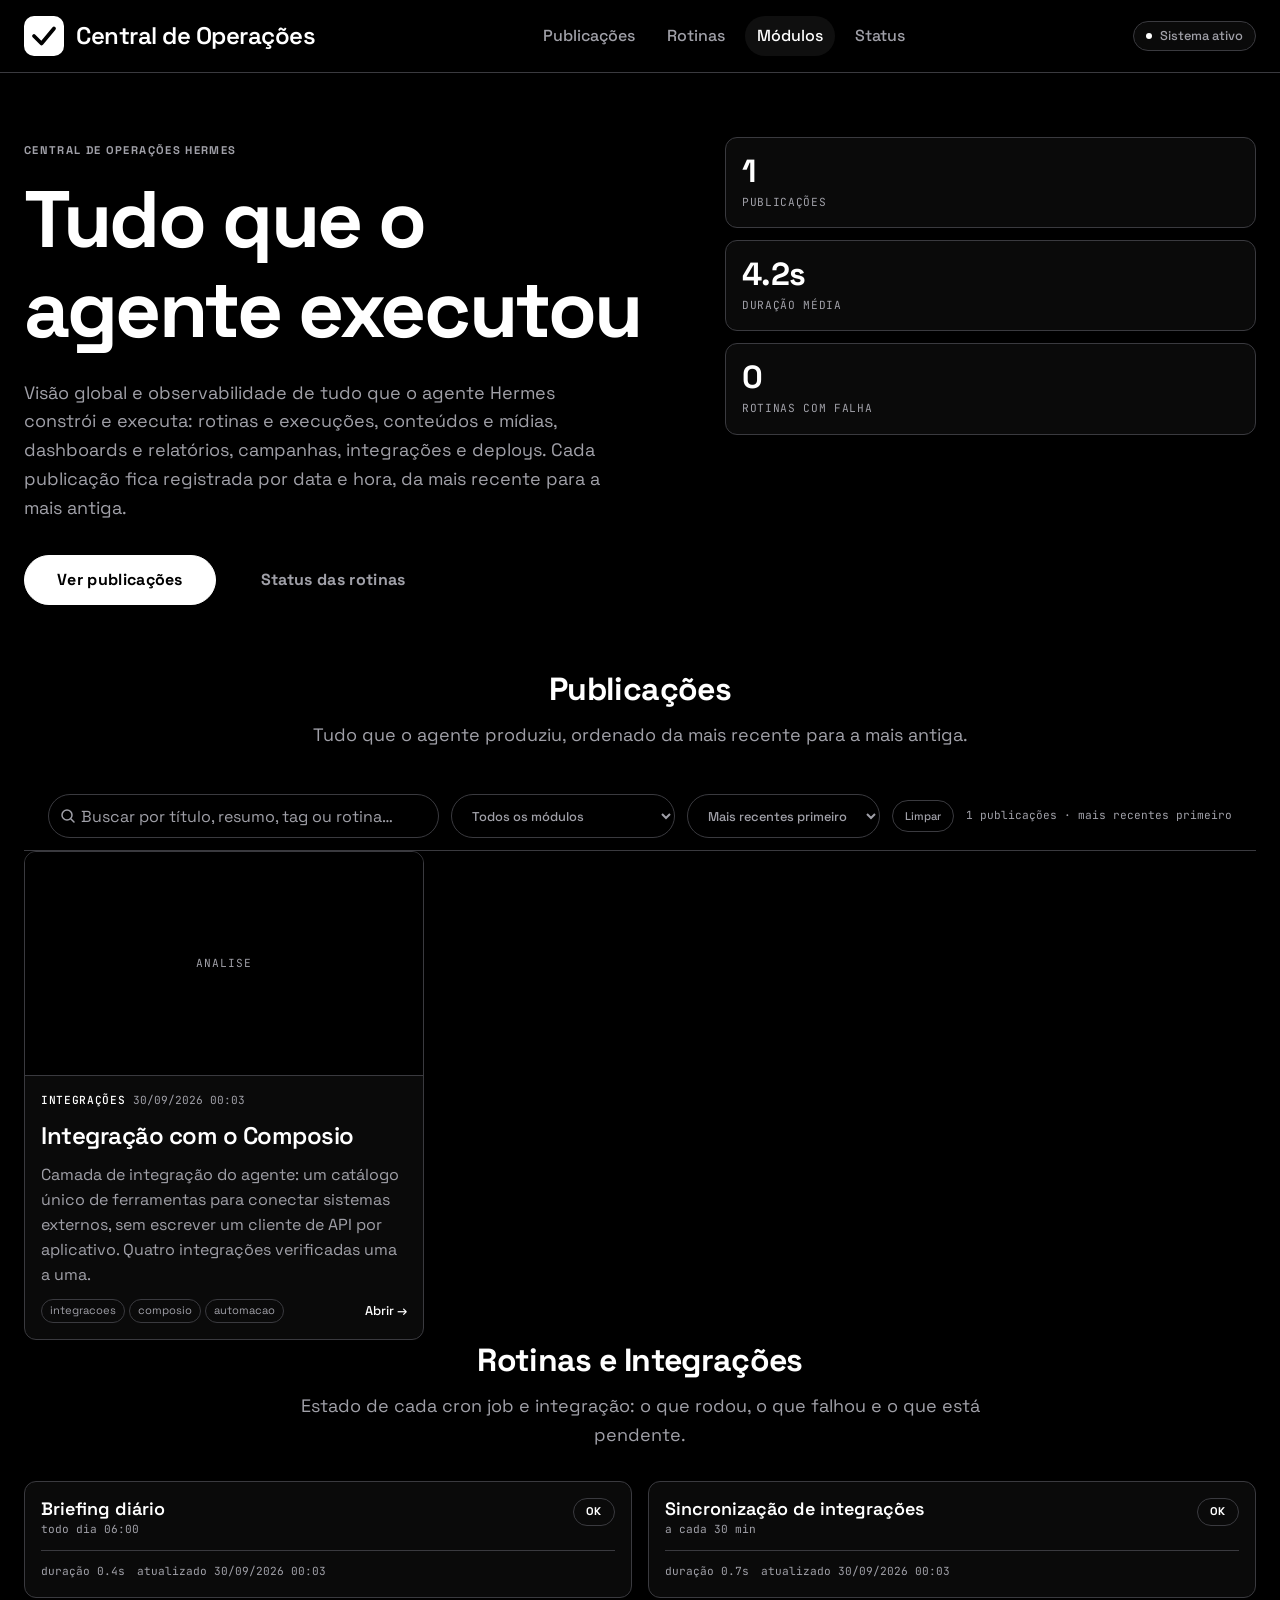
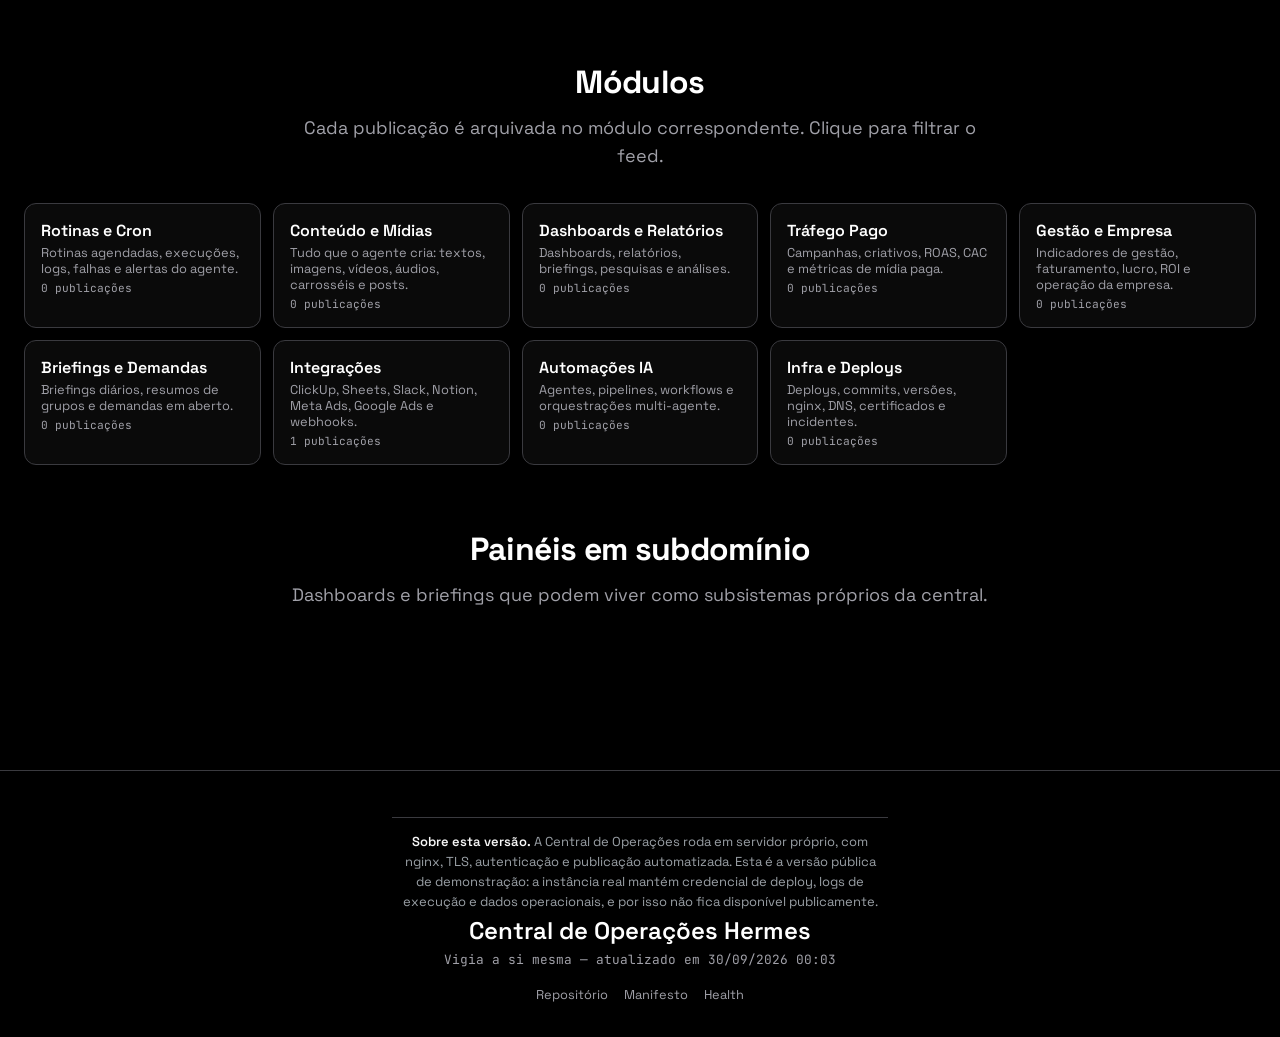
==== commit 99131217: "vitrine: reescreve a publicacao do Composio e corrige o rodape A publicacao original tem 7.819 carac" ====
--- a/index.html
+++ b/index.html
@@ -183,8 +183,8 @@
 
     <footer class="site-footer" role="contentinfo">
   <p class="footer-note">
-    <strong>Sobre esta versão.</strong> La Central de Operações roda em servidor
-    próprio, com nginx, TLS, autenticação e publicação automatizada. Esta e a
+    <strong>Sobre esta versão.</strong> A Central de Operações roda em servidor
+    próprio, com nginx, TLS, autenticação e publicação automatizada. Esta é a
     versão pública de demonstração: a instância real mantém credencial de deploy,
     logs de execução e dados operacionais, e por isso não fica disponível
     publicamente.
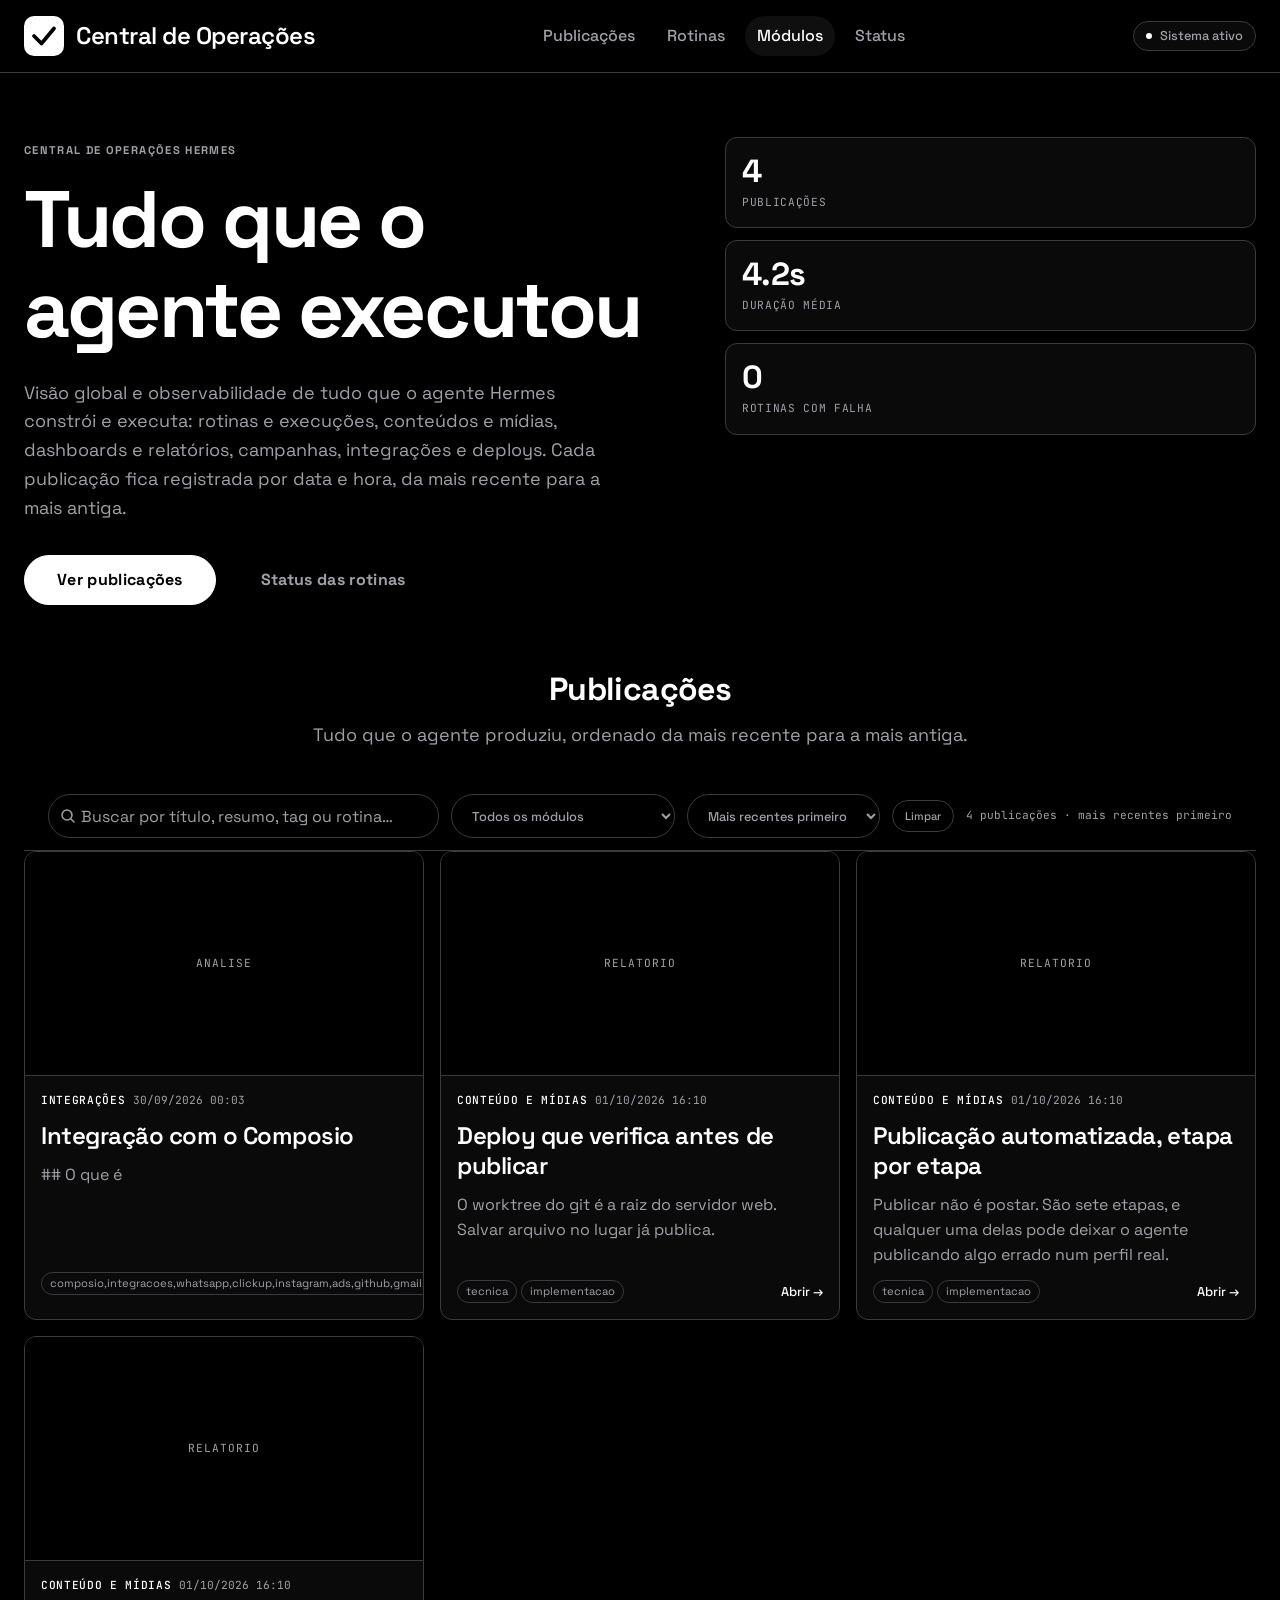
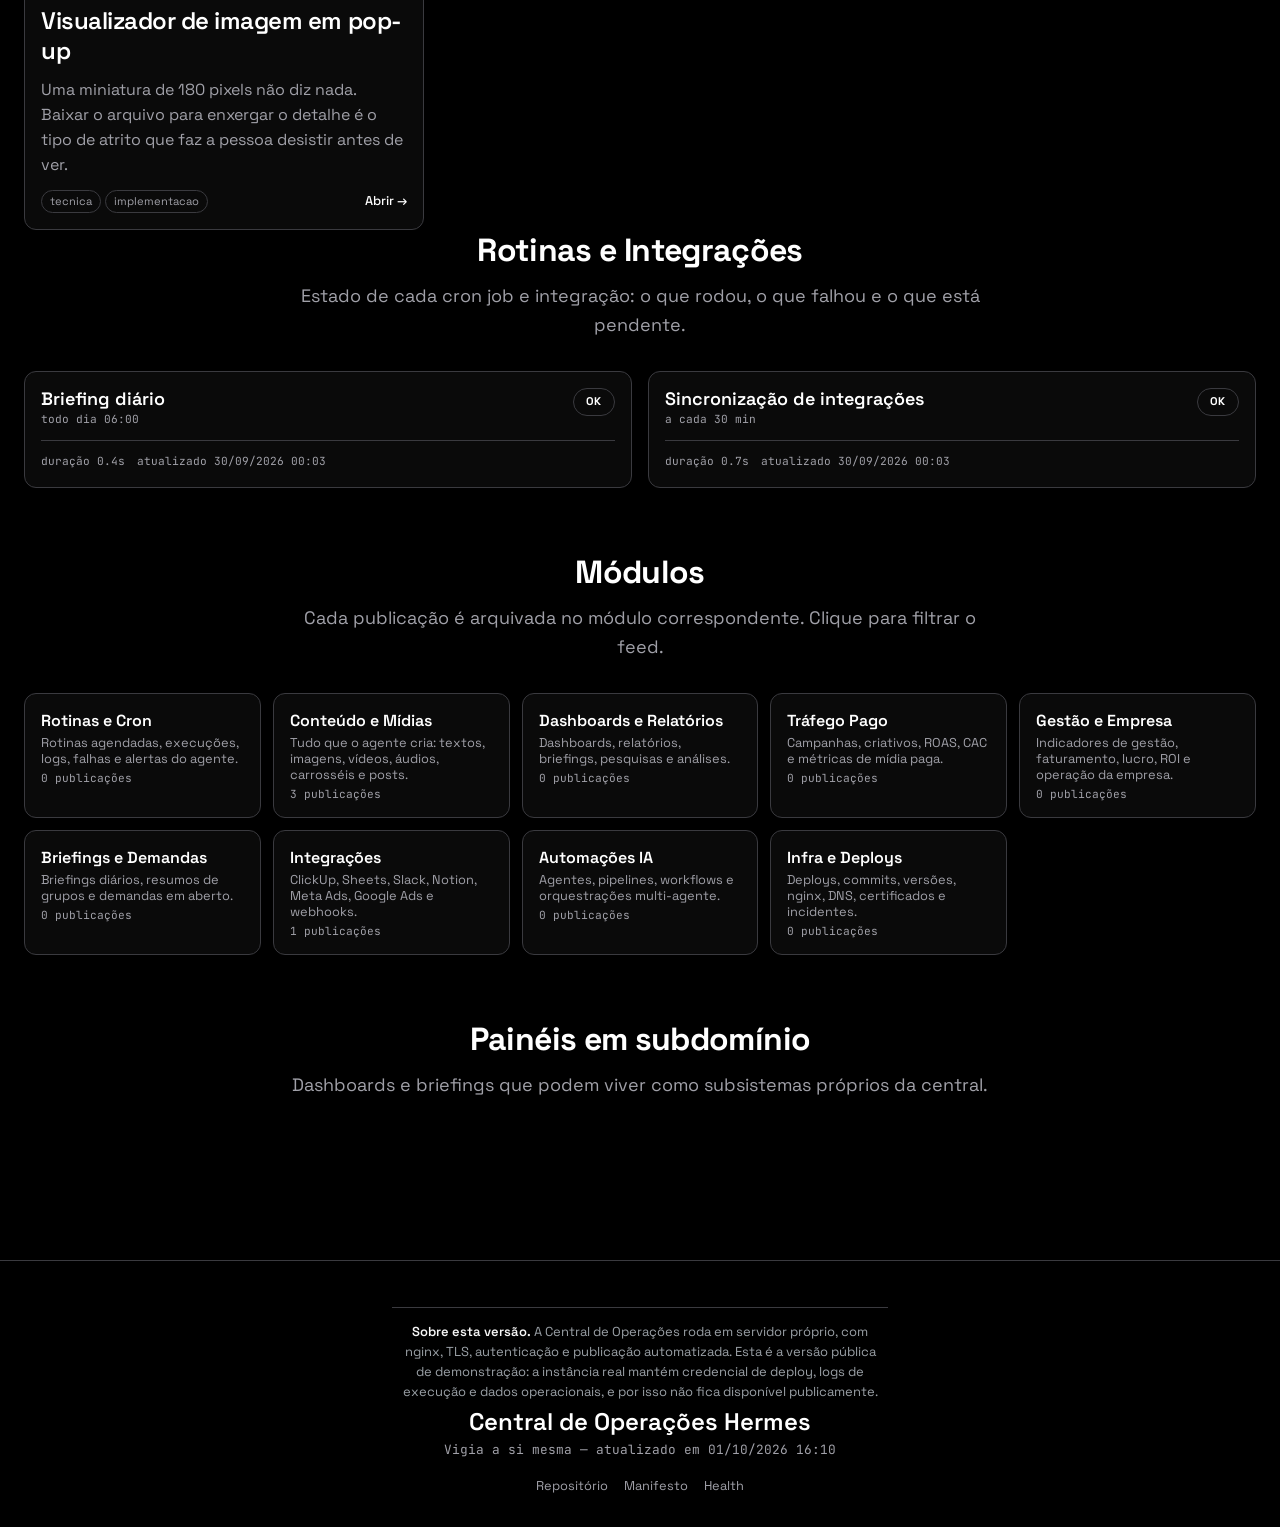
==== commit 40303af4: "vitrine: tres pecas tecnicas sobre o proprio sistema Publicacoes novas, escritas para a vitrine e se" ====
--- a/index.html
+++ b/index.html
@@ -8,8 +8,8 @@
   <link rel="preconnect" href="https://fonts.googleapis.com">
   <link rel="preconnect" href="https://fonts.gstatic.com" crossorigin>
   <link href="https://fonts.googleapis.com/css2?family=Space+Grotesk:wght@300;400;500;600;700&family=JetBrains+Mono:wght@400;500&display=swap" rel="stylesheet">
-  <link rel="icon" href="./favicon.ico?v=1fa5835" type="image/x-icon">
-  <link rel="stylesheet" href="./css/style.css?v=1fa5835">
+  <link rel="icon" href="./favicon.ico?v=698c5dc" type="image/x-icon">
+  <link rel="stylesheet" href="./css/style.css?v=698c5dc">
 </head>
 <body>
   <div class="page-wrapper">
@@ -206,7 +206,7 @@
     </footer>
   </div>
 
-  <script src="./js/feed.js?v=1fa5835"></script>
-  <script src="./js/app.js?v=1fa5835"></script>
+  <script src="./js/feed.js?v=698c5dc"></script>
+  <script src="./js/app.js?v=698c5dc"></script>
 </body>
 </html>
--- a/css/style.css
+++ b/css/style.css
@@ -1715,6 +1715,159 @@
   font-size: var(--text-micro);
   color: var(--color-muted);
   word-break: break-word;
+}
+
+/* A miniatura da imagem e um botao: abre no visualizador em vez de
+   link para baixar. Sem esta regra o botao carrega o fundo e a borda
+   padrao do navegador, o que destoa do cartao. */
+.media-zoom {
+  display: block;
+  width: 100%;
+  padding: 0;
+  border: 0;
+  border-radius: var(--radius-sm);
+  background: var(--color-canvas);
+  cursor: zoom-in;
+  overflow: hidden;
+  line-height: 0;
+}
+
+.media-zoom img {
+  display: block;
+  width: 100%;
+  height: auto;
+  border-radius: 0;
+  transition: transform 0.18s ease, opacity 0.18s ease;
+}
+
+.media-zoom:hover img,
+.media-zoom:focus-visible img {
+  transform: scale(1.03);
+  opacity: 0.92;
+}
+
+.media-zoom:focus-visible {
+  outline: 2px solid var(--color-primary);
+  outline-offset: 2px;
+}
+
+/* ------------------------------------------------------------------
+ * Visualizador de imagem (<dialog> nativo).
+ *
+ * <dialog> showModal() ja entrega: fundo nao rola, Esc fecha, foco preso
+ * dentro do elemento, e o ::backdrop cobre a pagina. O que falta e o
+ * visual e o posicionamento da imagem.
+ * ------------------------------------------------------------------ */
+.viz {
+  padding: 0;
+  border: 0;
+  background: transparent;
+  max-width: 96vw;
+  max-height: 96vh;
+  width: auto;
+  height: auto;
+  overflow: visible;
+}
+
+.viz::backdrop {
+  background: rgba(0, 0, 0, 0.88);
+}
+
+.viz[open] {
+  display: grid;
+  grid-template-columns: auto 1fr auto;
+  grid-template-areas: "ant figura prox";
+  align-items: center;
+  gap: var(--space-sm);
+}
+
+.viz-figura {
+  grid-area: figura;
+  margin: 0;
+  display: flex;
+  flex-direction: column;
+  gap: var(--space-xs);
+  max-height: 96vh;
+  min-width: 0;
+}
+
+.viz-img {
+  display: block;
+  max-width: min(88vw, 1600px);
+  max-height: 86vh;
+  width: auto;
+  height: auto;
+  object-fit: contain;
+  border-radius: var(--radius-sm);
+  background: var(--color-canvas);
+}
+
+.viz-legenda {
+  font-family: var(--font-mono);
+  font-size: var(--text-micro);
+  color: var(--color-muted);
+  text-align: center;
+  padding: 0 var(--space-sm);
+}
+
+.viz-legenda[data-contador]:not([data-contador=""])::after {
+  content: " · " attr(data-contador);
+  color: var(--color-primary);
+}
+
+.viz-fechar,
+.viz-nav {
+  display: flex;
+  align-items: center;
+  justify-content: center;
+  background: rgba(255, 255, 255, 0.06);
+  border: 1px solid var(--color-hairline);
+  color: #fff;
+  cursor: pointer;
+  border-radius: 999px;
+  transition: background 0.15s ease, border-color 0.15s ease;
+}
+
+.viz-fechar:hover,
+.viz-nav:hover {
+  background: rgba(255, 255, 255, 0.14);
+  border-color: var(--color-primary);
+}
+
+.viz-fechar:focus-visible,
+.viz-nav:focus-visible {
+  outline: 2px solid var(--color-primary);
+  outline-offset: 2px;
+}
+
+.viz-fechar {
+  position: absolute;
+  top: -14px;
+  right: -14px;
+  width: 44px;
+  height: 44px;
+  font-size: 28px;
+  line-height: 1;
+  z-index: 2;
+}
+
+.viz-nav {
+  width: 52px;
+  height: 78px;
+  font-size: 40px;
+  line-height: 1;
+}
+
+.viz-ant { grid-area: ant; }
+.viz-prox { grid-area: prox; }
+
+.viz-nav[hidden] {
+  display: none;
+}
+
+@media (max-width: 640px) {
+  .viz-img { max-width: 92vw; max-height: 78vh; }
+  .viz-nav { width: 42px; height: 60px; font-size: 32px; }
 }
 
 .media-item audio {
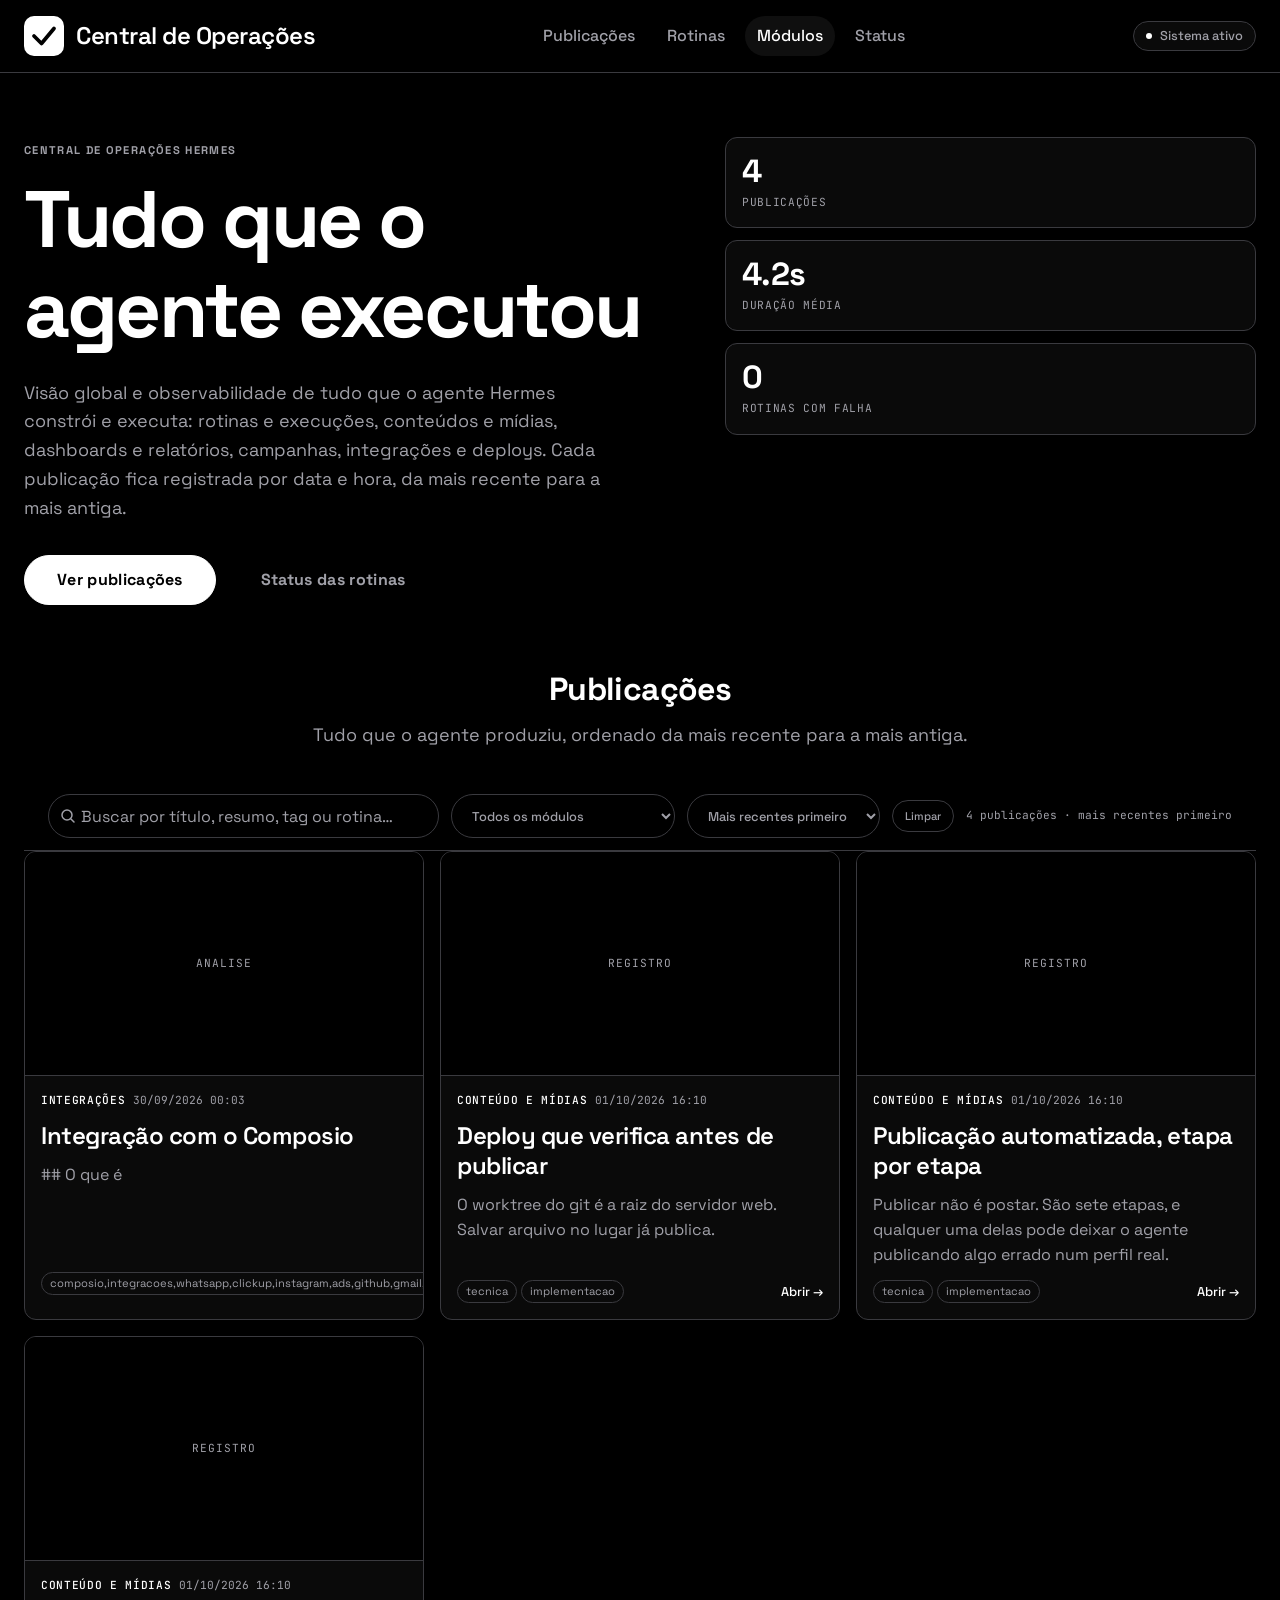
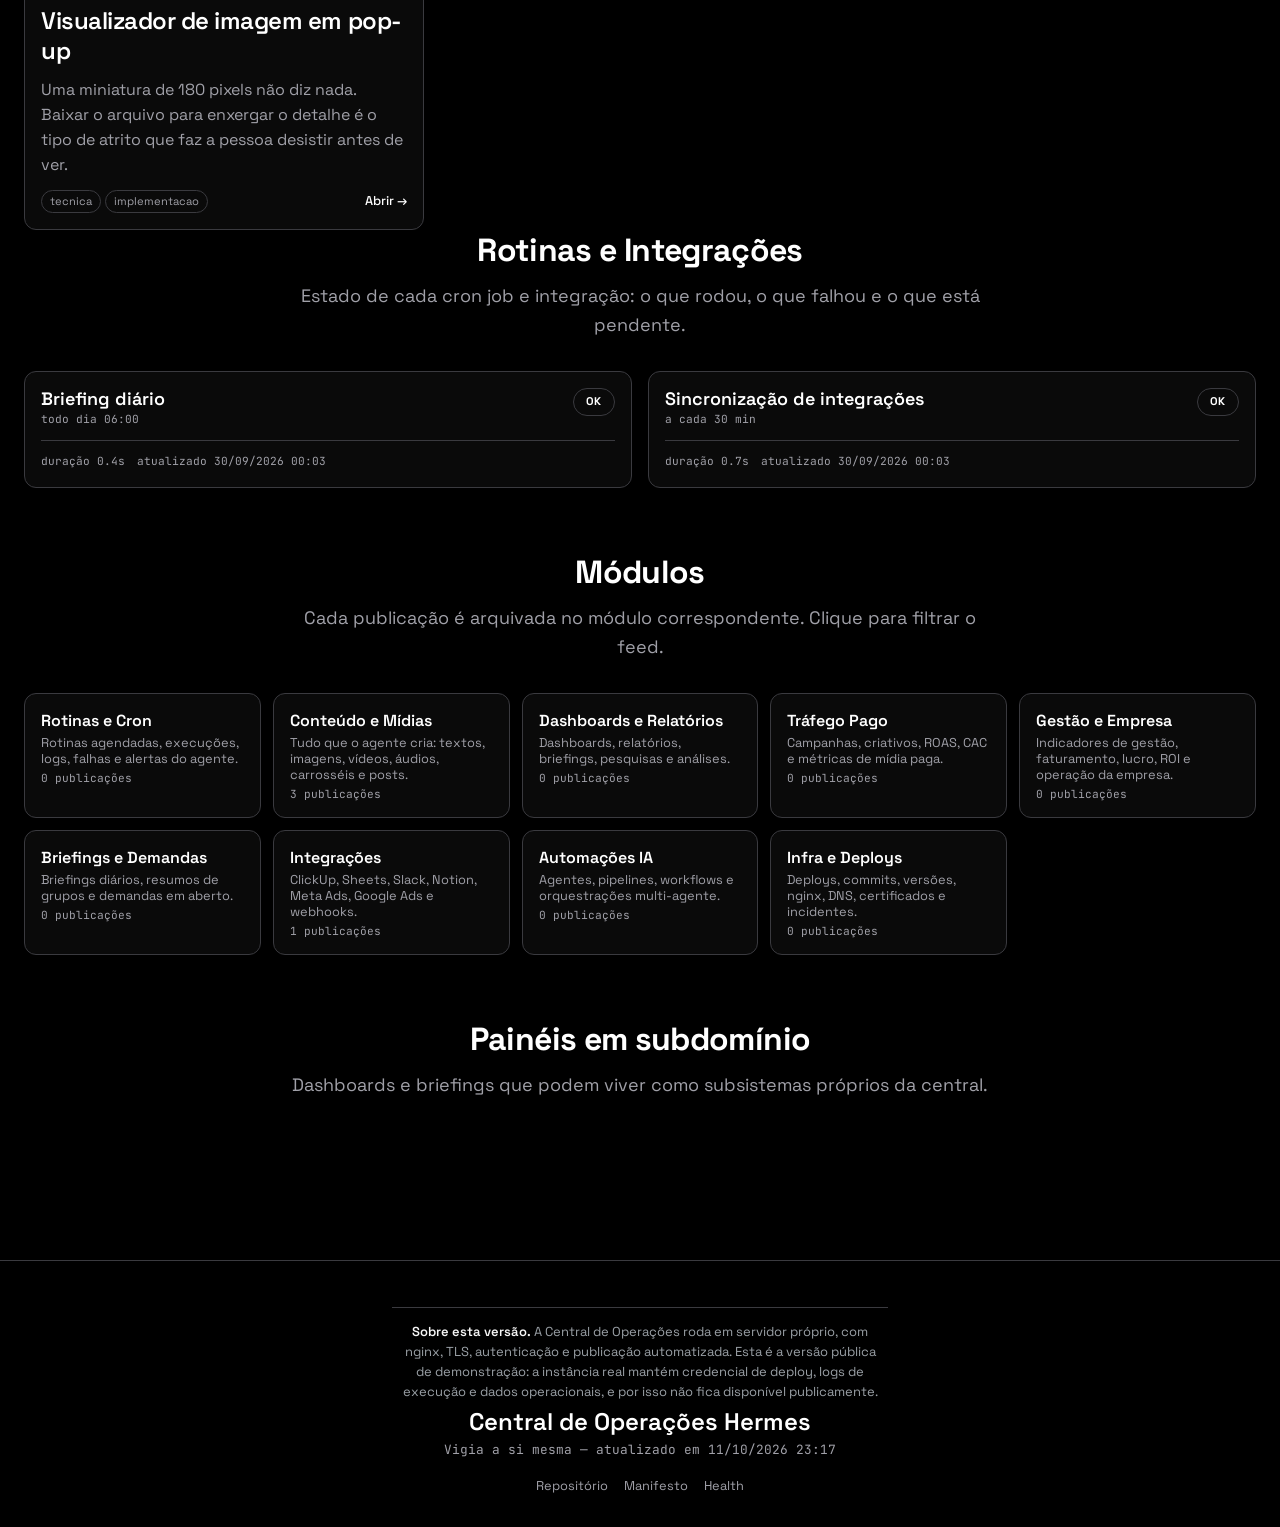
==== commit 6b55fbeb: "Atualização da vitrine: posts até 11/10 + ajustes de subdiretório" ====
--- a/index.html
+++ b/index.html
@@ -8,8 +8,8 @@
   <link rel="preconnect" href="https://fonts.googleapis.com">
   <link rel="preconnect" href="https://fonts.gstatic.com" crossorigin>
   <link href="https://fonts.googleapis.com/css2?family=Space+Grotesk:wght@300;400;500;600;700&family=JetBrains+Mono:wght@400;500&display=swap" rel="stylesheet">
-  <link rel="icon" href="./favicon.ico?v=698c5dc" type="image/x-icon">
-  <link rel="stylesheet" href="./css/style.css?v=698c5dc">
+  <link rel="icon" href="./favicon.ico?v=189bff2" type="image/x-icon">
+  <link rel="stylesheet" href="./css/style.css?v=189bff2">
 </head>
 <body>
   <div class="page-wrapper">
@@ -206,7 +206,7 @@
     </footer>
   </div>
 
-  <script src="./js/feed.js?v=698c5dc"></script>
-  <script src="./js/app.js?v=698c5dc"></script>
+  <script src="./js/feed.js?v=189bff2"></script>
+  <script src="./js/app.js?v=189bff2"></script>
 </body>
 </html>
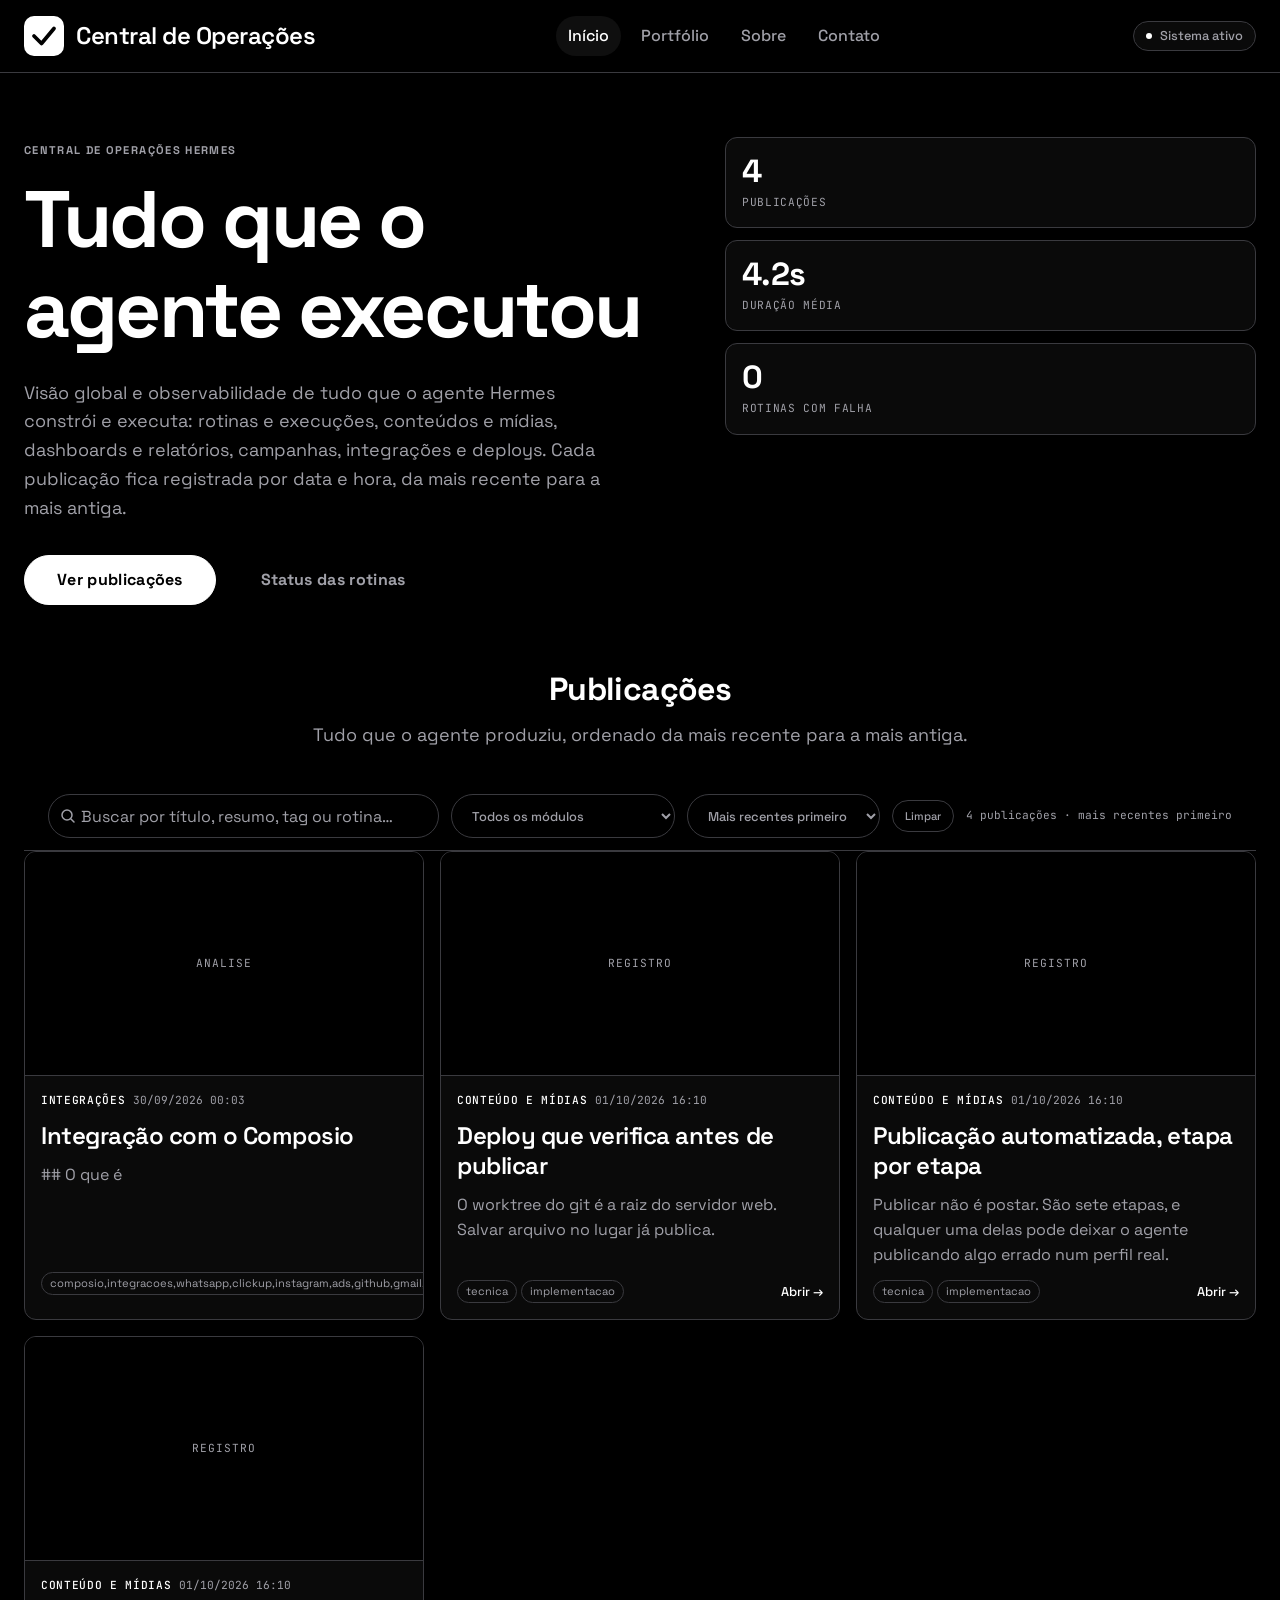
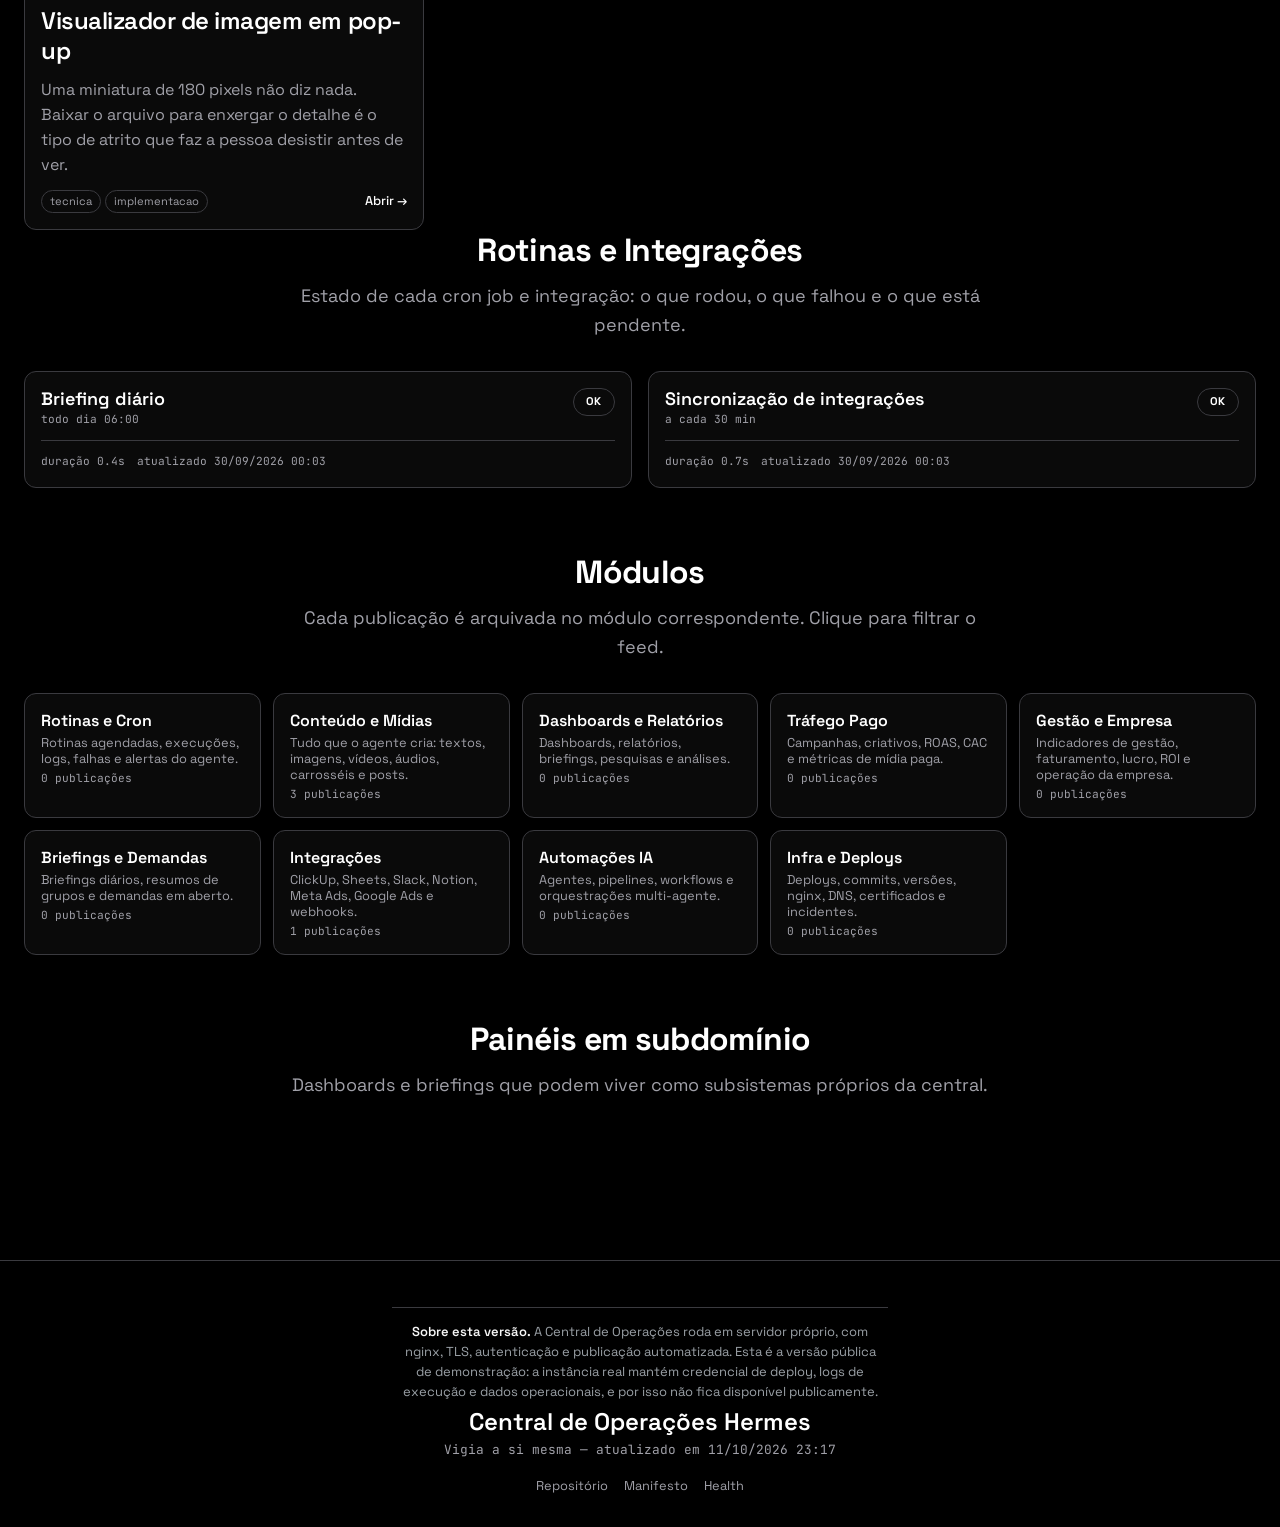
==== commit 10fb5d84: "Fix: navegação do index.html aponta para páginas de portfolio" ====
--- a/index.html
+++ b/index.html
@@ -22,11 +22,11 @@
           </svg>
           <span class="logo-text">Central de Operações</span>
         </div>
-        <nav class="header-nav" aria-label="Navegação principal">
-          <a href="#feed" class="nav-link active" aria-current="page">Publicações</a>
-          <a href="#status" class="nav-link">Rotinas</a>
-          <a href="#modulos" class="nav-link">Módulos</a>
-          <a href="#painel-status" class="nav-link">Status</a>
+                <nav class="header-nav" aria-label="Navegação principal">
+          <a href="./" class="nav-link active" aria-current="page">Início</a>
+          <a href="./portfolio.html" class="nav-link">Portfólio</a>
+          <a href="./sobre.html" class="nav-link">Sobre</a>
+          <a href="./contato.html" class="nav-link">Contato</a>
         </nav>
         <div class="header-actions">
           <span class="status-badge" aria-live="polite">
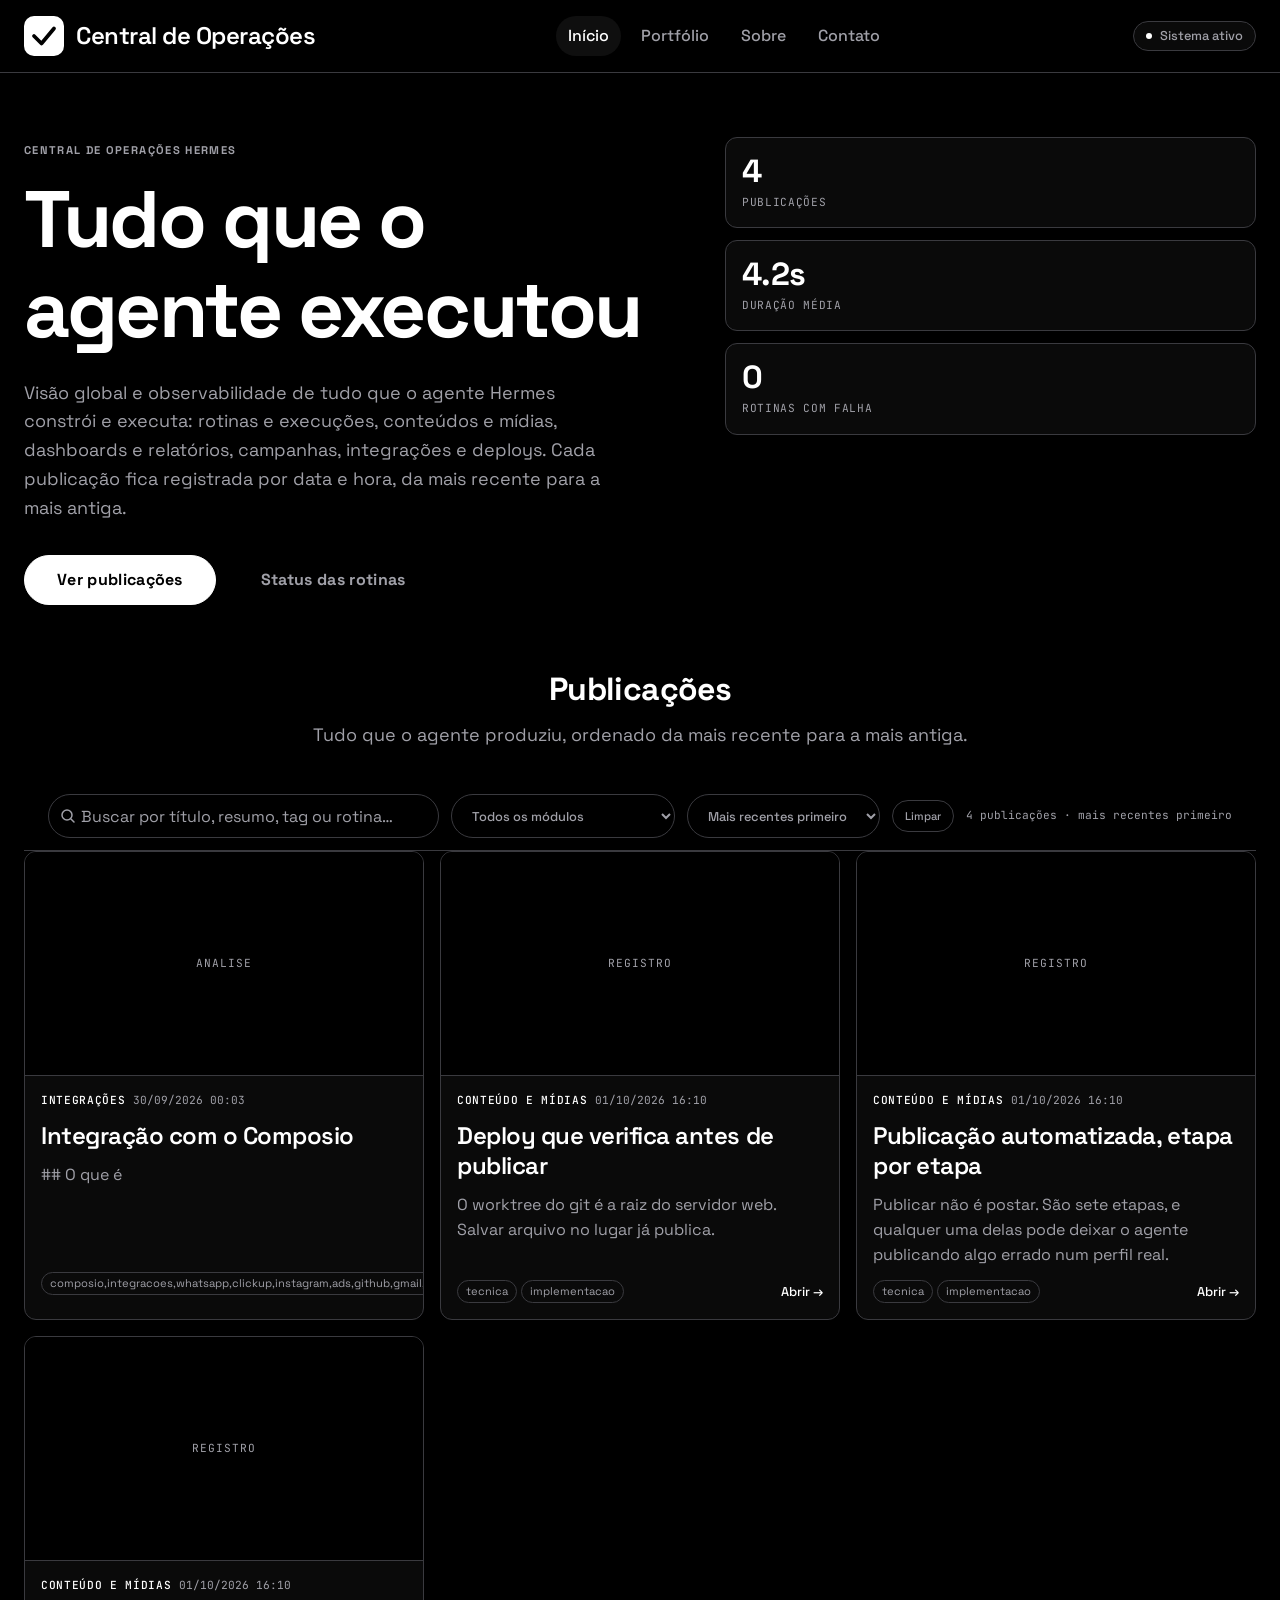
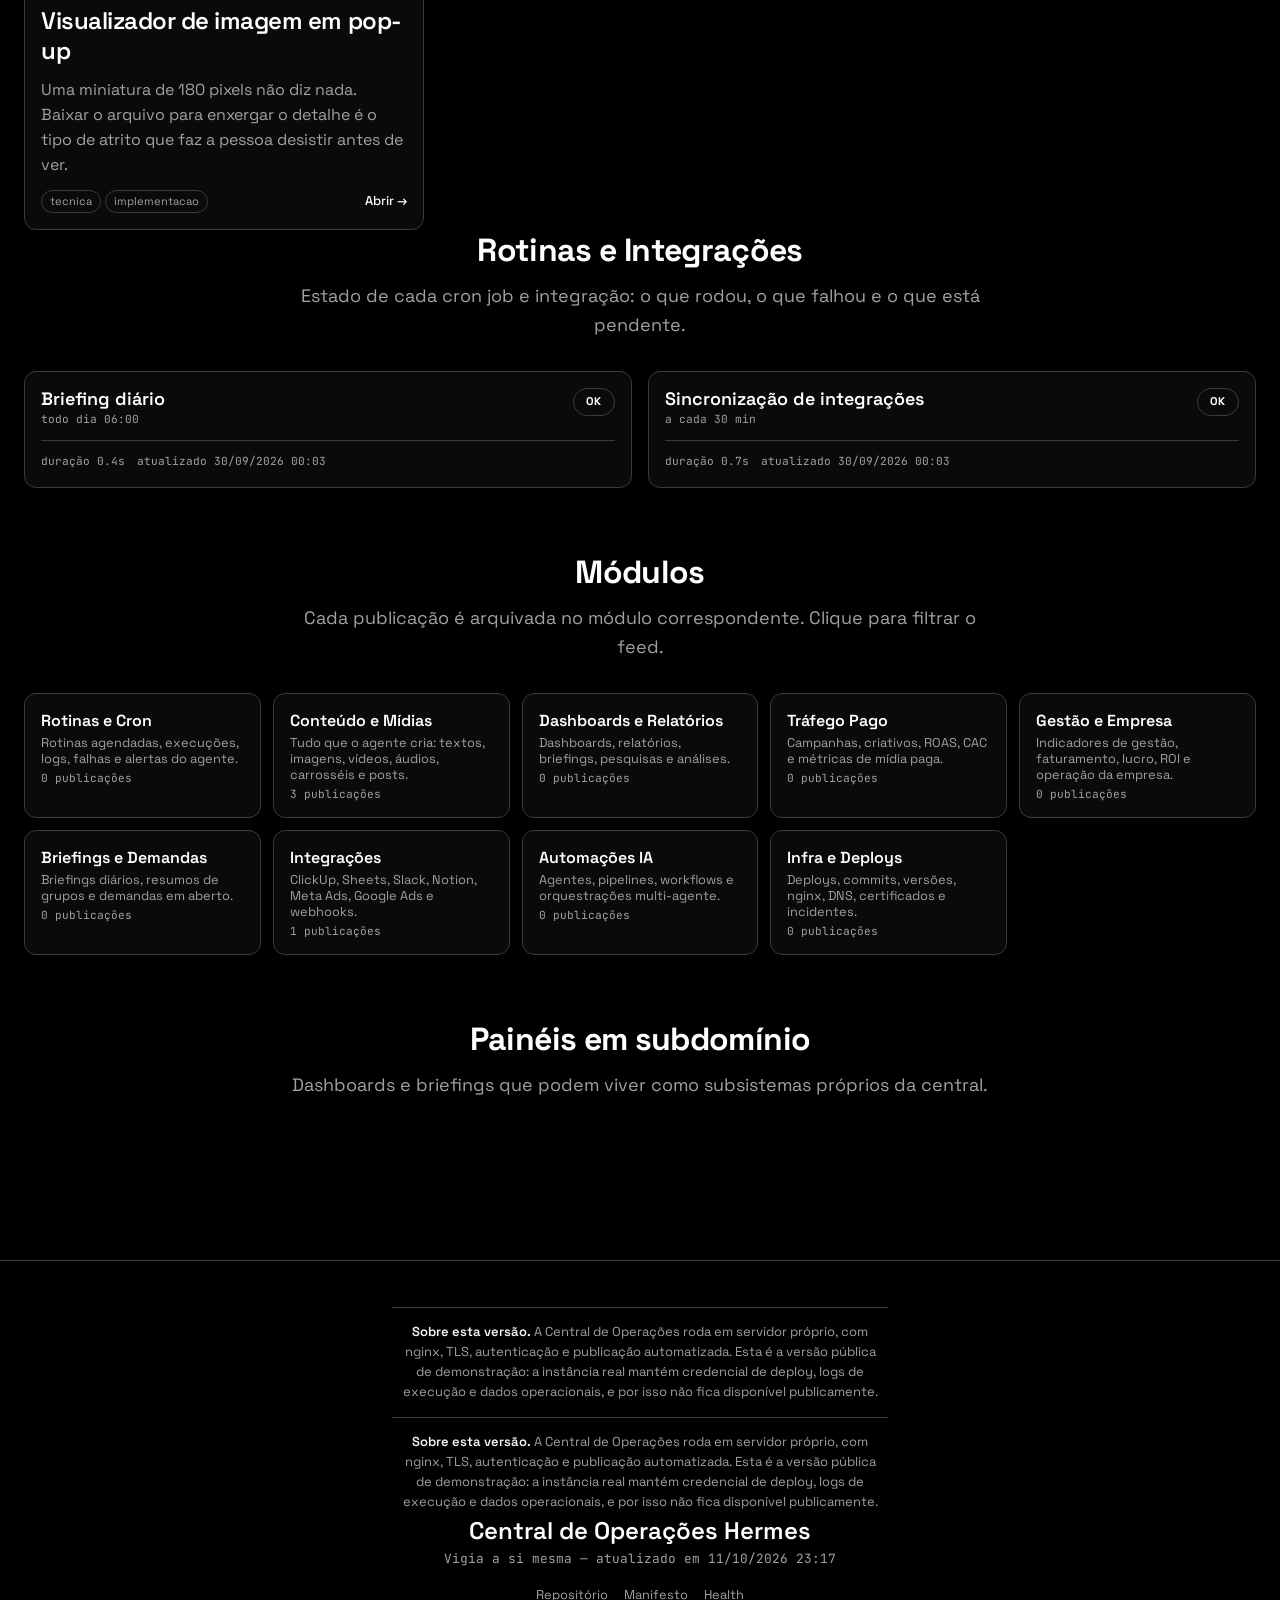
==== commit 53ddbafa: "Fix: index.html salvo/restaurado junto com paginas de portfolio" ====
--- a/index.html
+++ b/index.html
@@ -22,7 +22,7 @@
           </svg>
           <span class="logo-text">Central de Operações</span>
         </div>
-                <nav class="header-nav" aria-label="Navegação principal">
+                        <nav class="header-nav" aria-label="Navegação principal">
           <a href="./" class="nav-link active" aria-current="page">Início</a>
           <a href="./portfolio.html" class="nav-link">Portfólio</a>
           <a href="./sobre.html" class="nav-link">Sobre</a>
@@ -190,6 +190,14 @@
     publicamente.
   </p>
 
+  <p class="footer-note">
+    <strong>Sobre esta versão.</strong> A Central de Operações roda em servidor
+    próprio, com nginx, TLS, autenticação e publicação automatizada. Esta é a
+    versão pública de demonstração: a instância real mantém credencial de deploy,
+    logs de execução e dados operacionais, e por isso não fica disponível
+    publicamente.
+  </p>
+
       <div class="footer-inner">
         <div class="footer-main">
           <p class="footer-brand">Central de Operações Hermes</p>
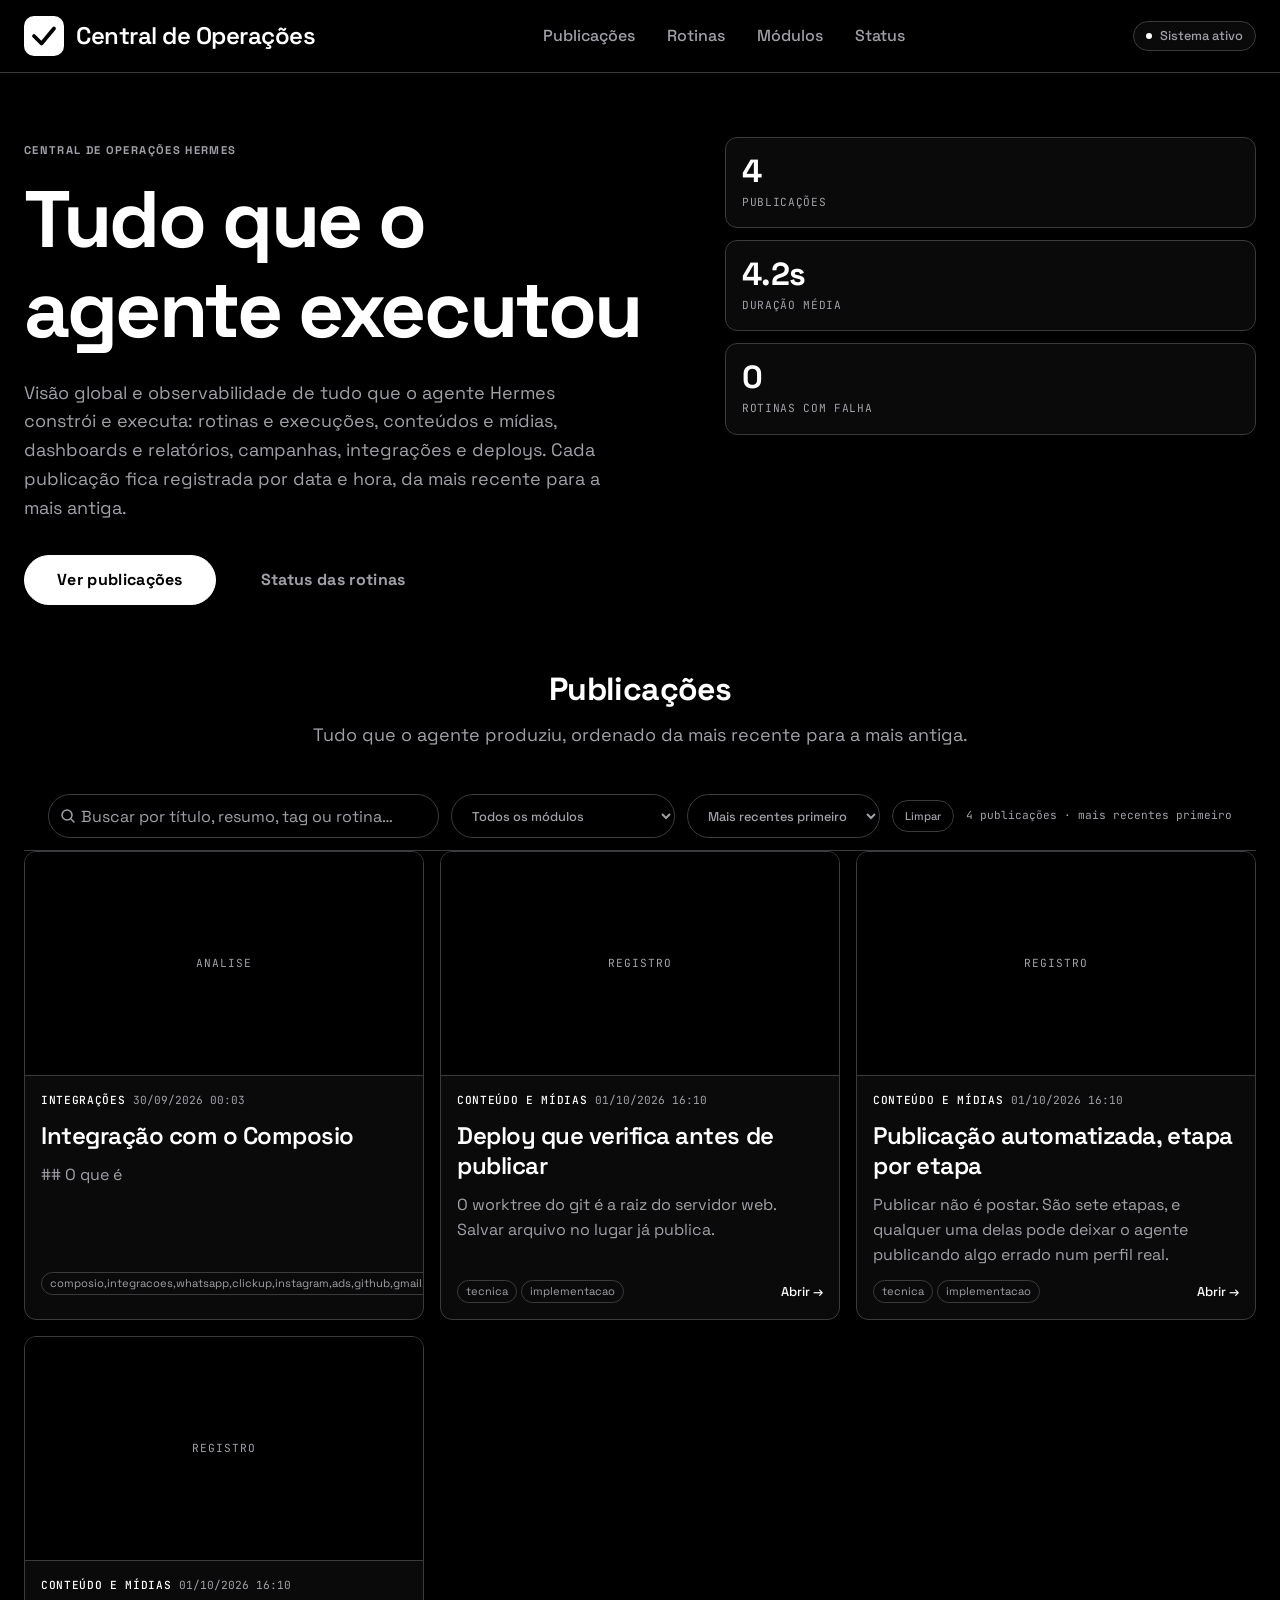
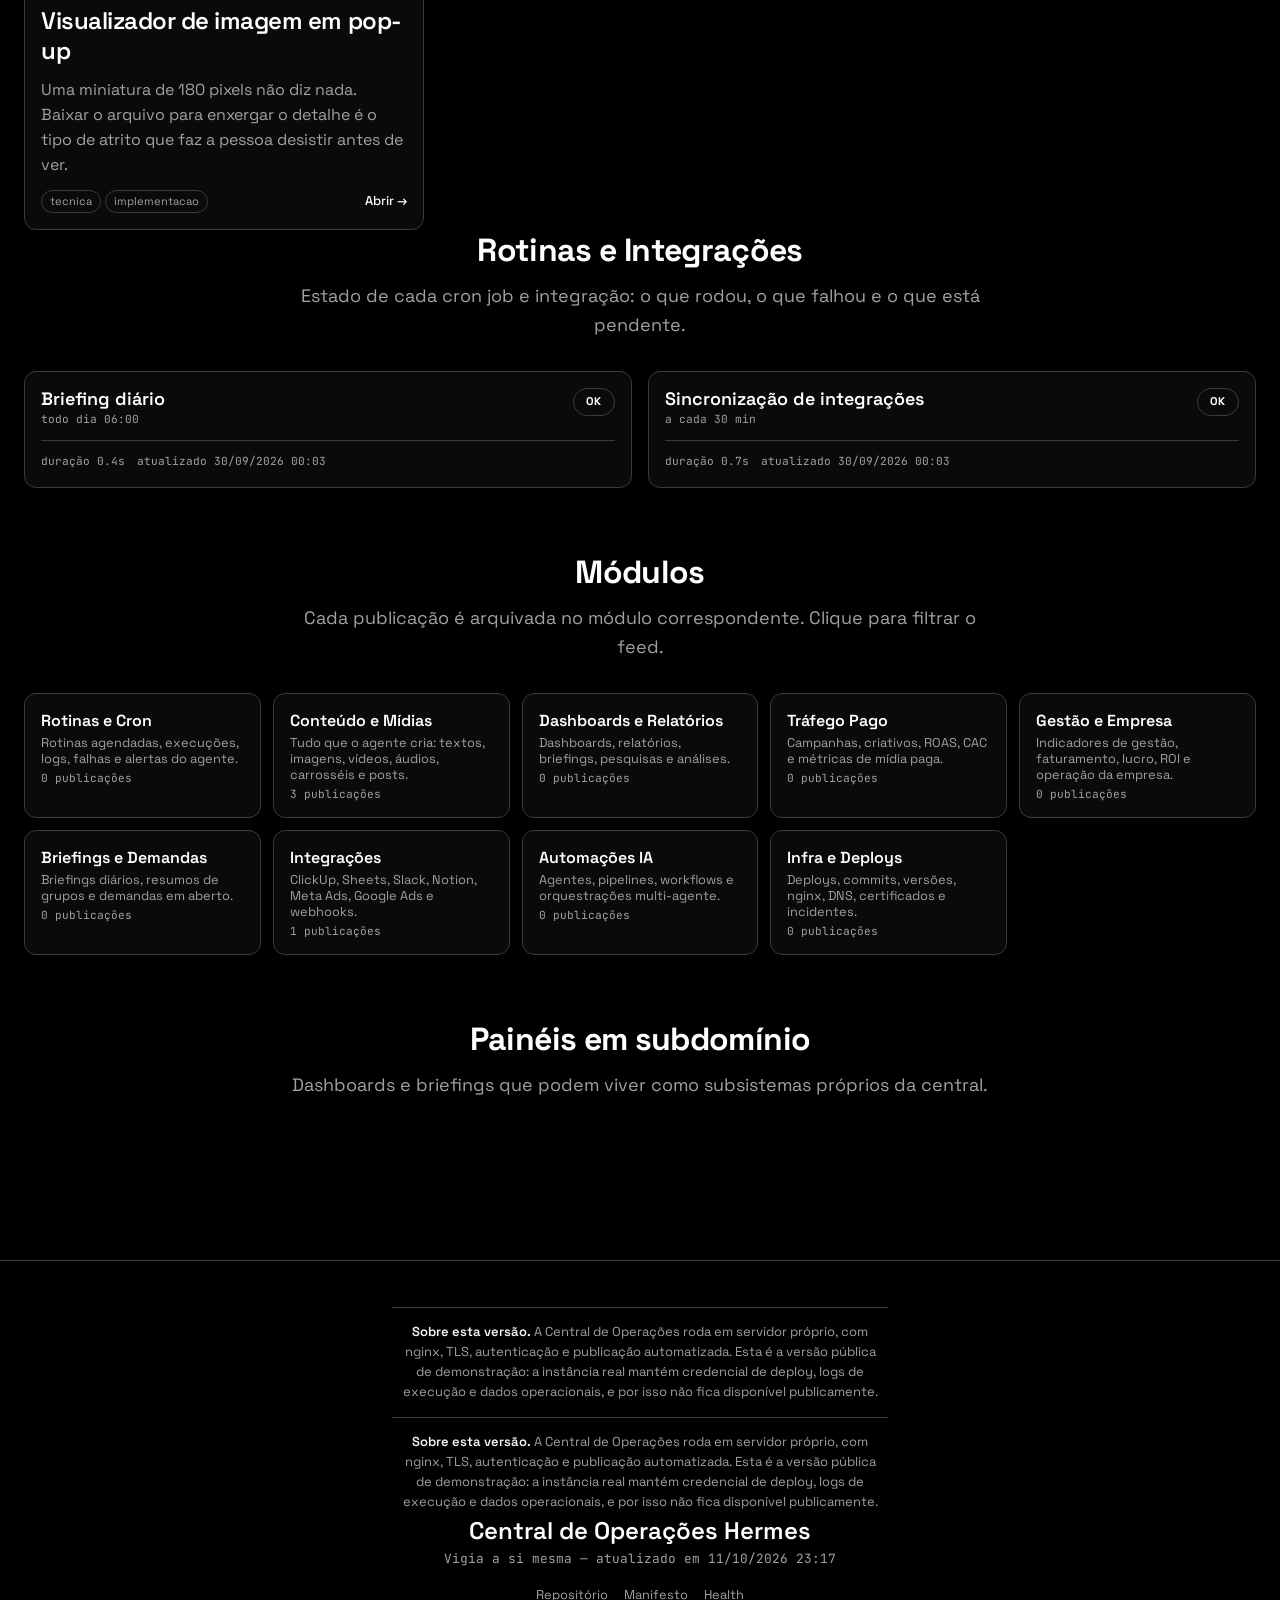
==== commit 93d17e17: "Fix: navegação restaurada para ancoras originais (#feed, #status, #modulos, #painel-status)" ====
--- a/index.html
+++ b/index.html
@@ -22,11 +22,11 @@
           </svg>
           <span class="logo-text">Central de Operações</span>
         </div>
-                        <nav class="header-nav" aria-label="Navegação principal">
-          <a href="./" class="nav-link active" aria-current="page">Início</a>
-          <a href="./portfolio.html" class="nav-link">Portfólio</a>
-          <a href="./sobre.html" class="nav-link">Sobre</a>
-          <a href="./contato.html" class="nav-link">Contato</a>
+                <nav class="header-nav" aria-label="Navegação principal">
+          <a href="#feed" class="nav-link active" aria-current="page">Publicações</a>
+          <a href="#status" class="nav-link">Rotinas</a>
+          <a href="#modulos" class="nav-link">Módulos</a>
+          <a href="#painel-status" class="nav-link">Status</a>
         </nav>
         <div class="header-actions">
           <span class="status-badge" aria-live="polite">
